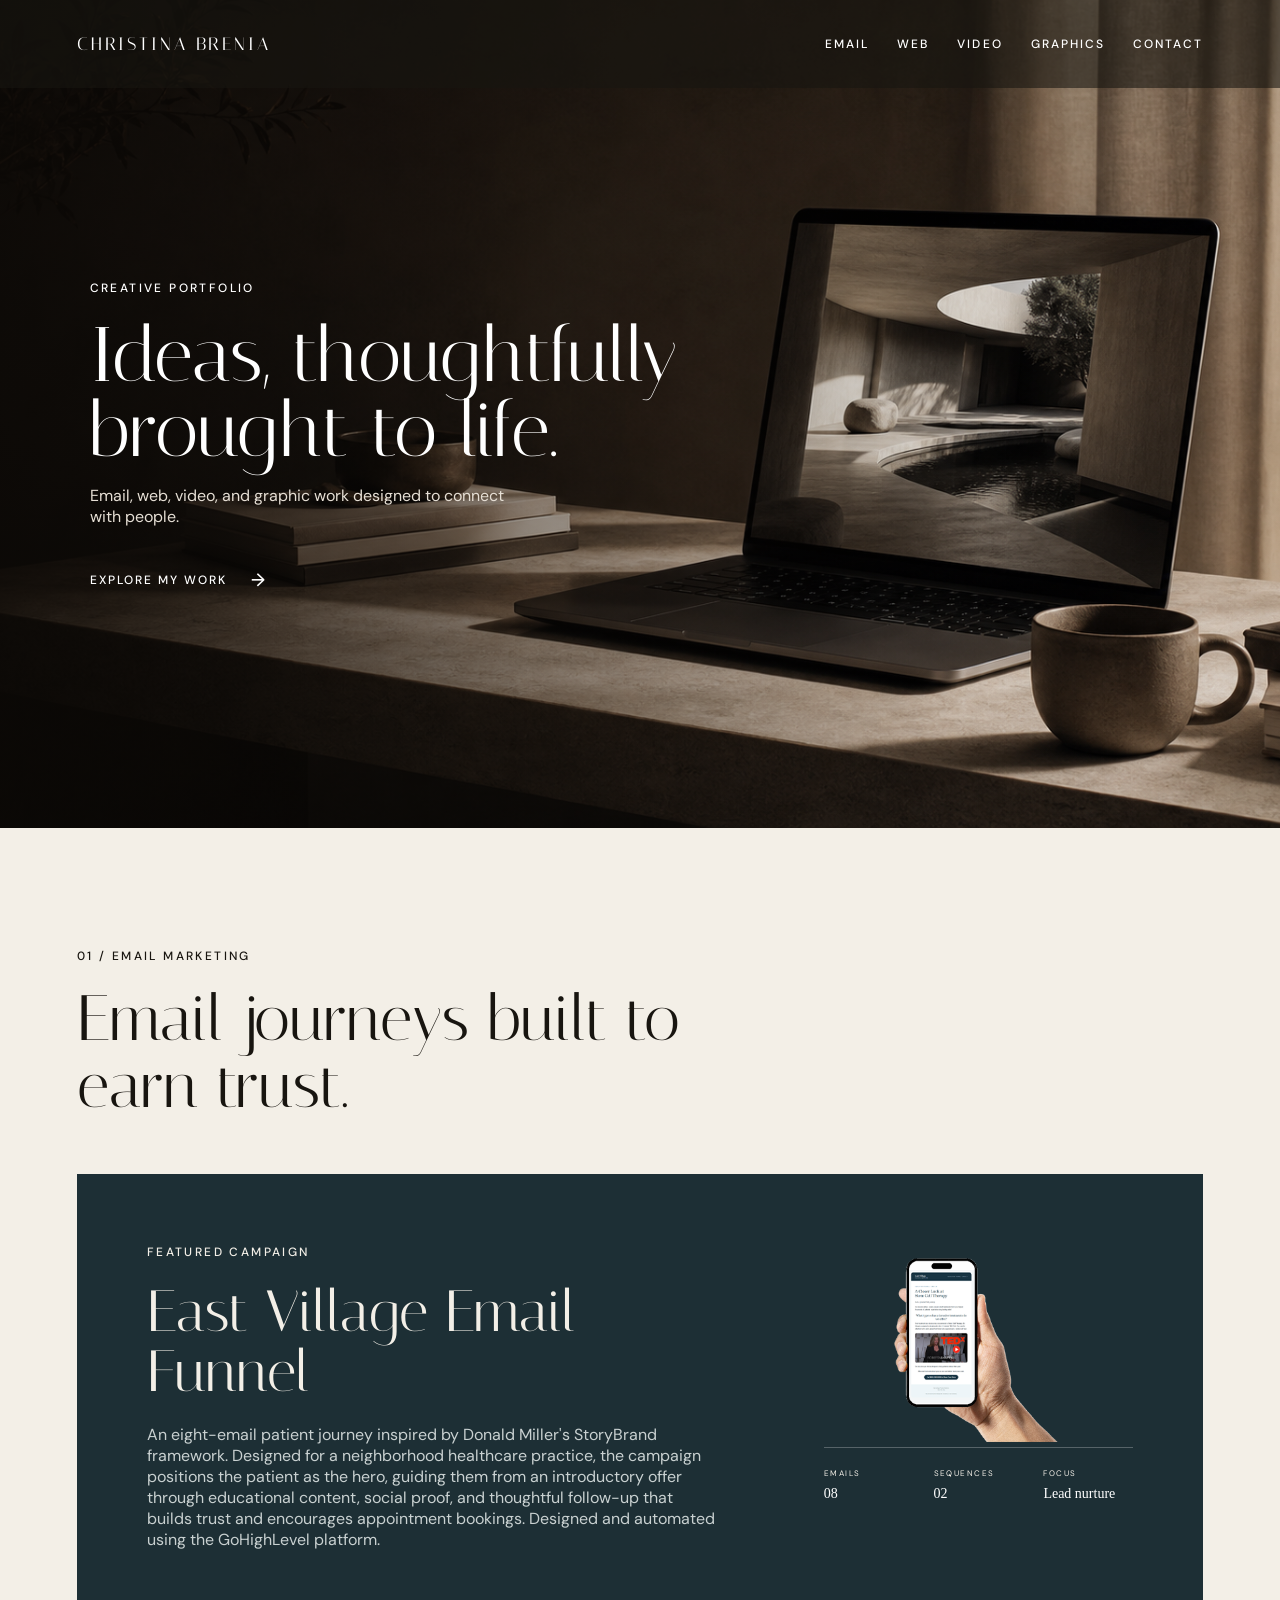
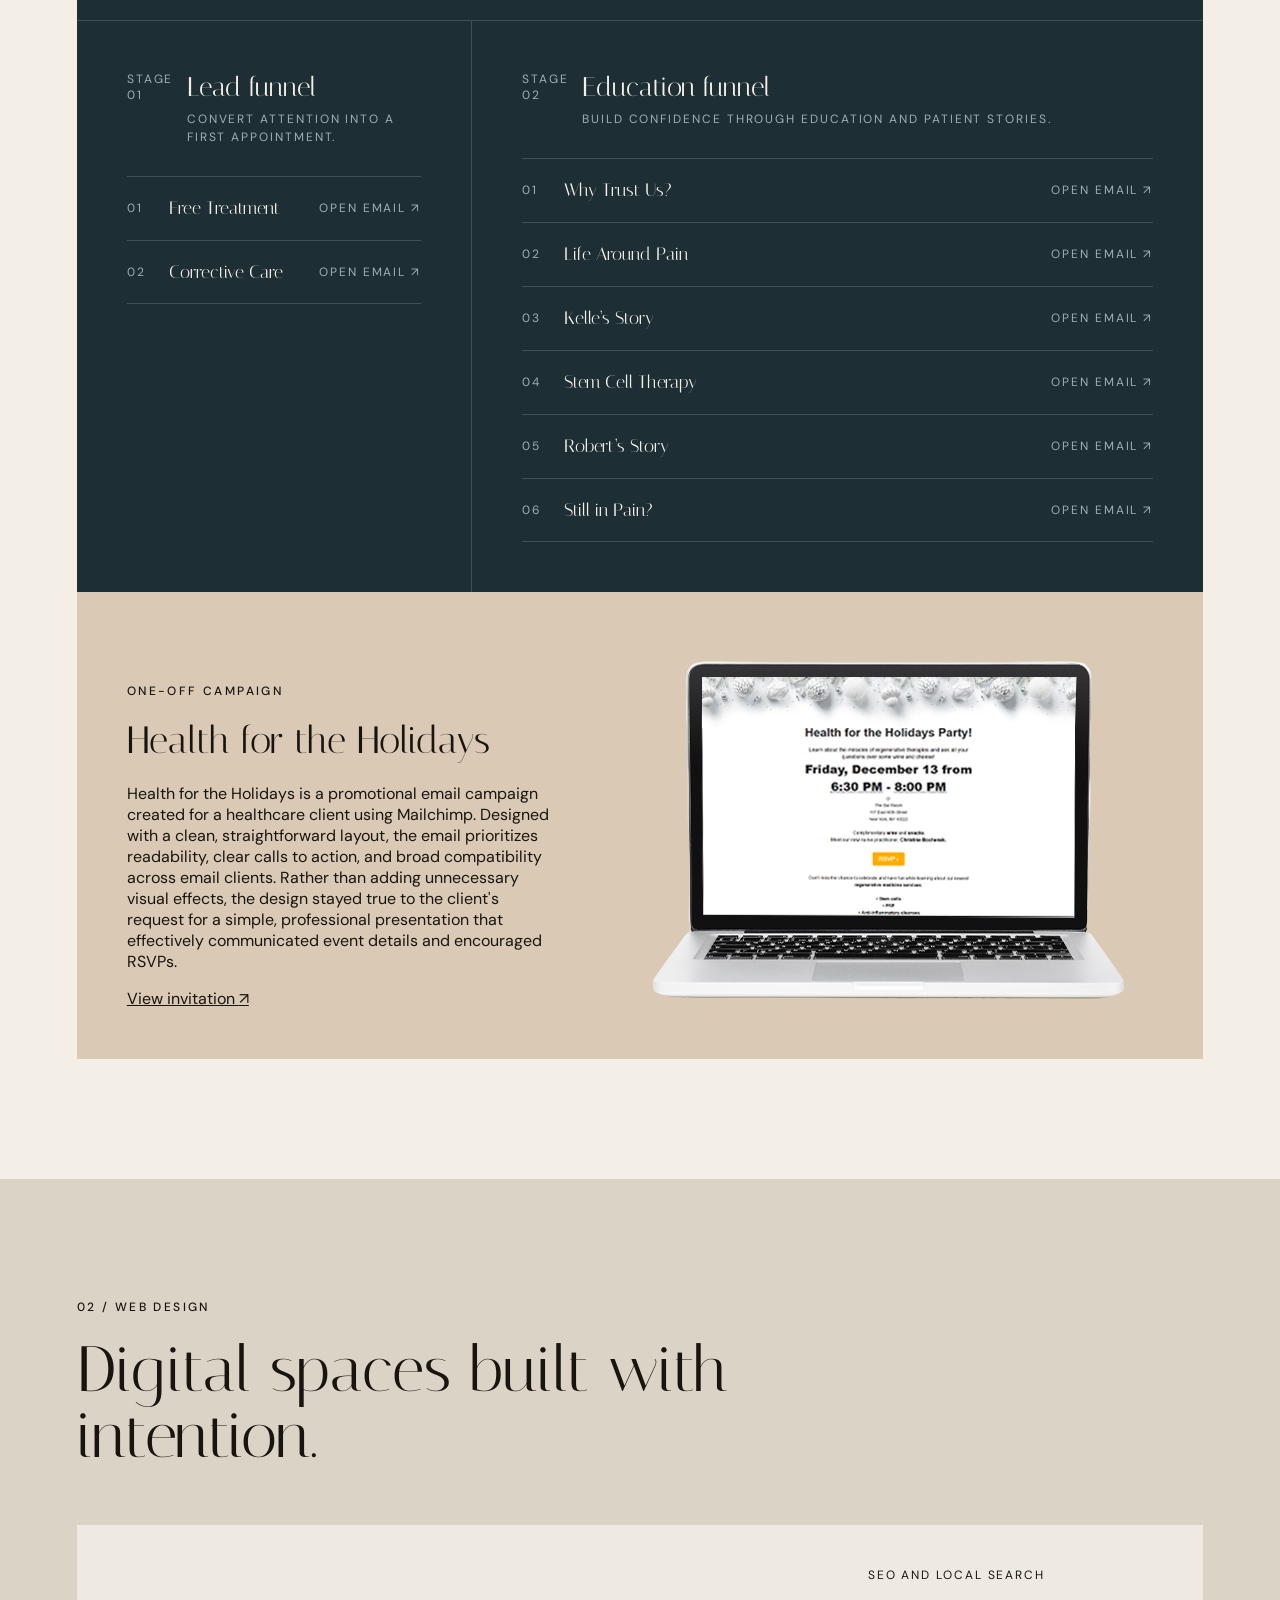
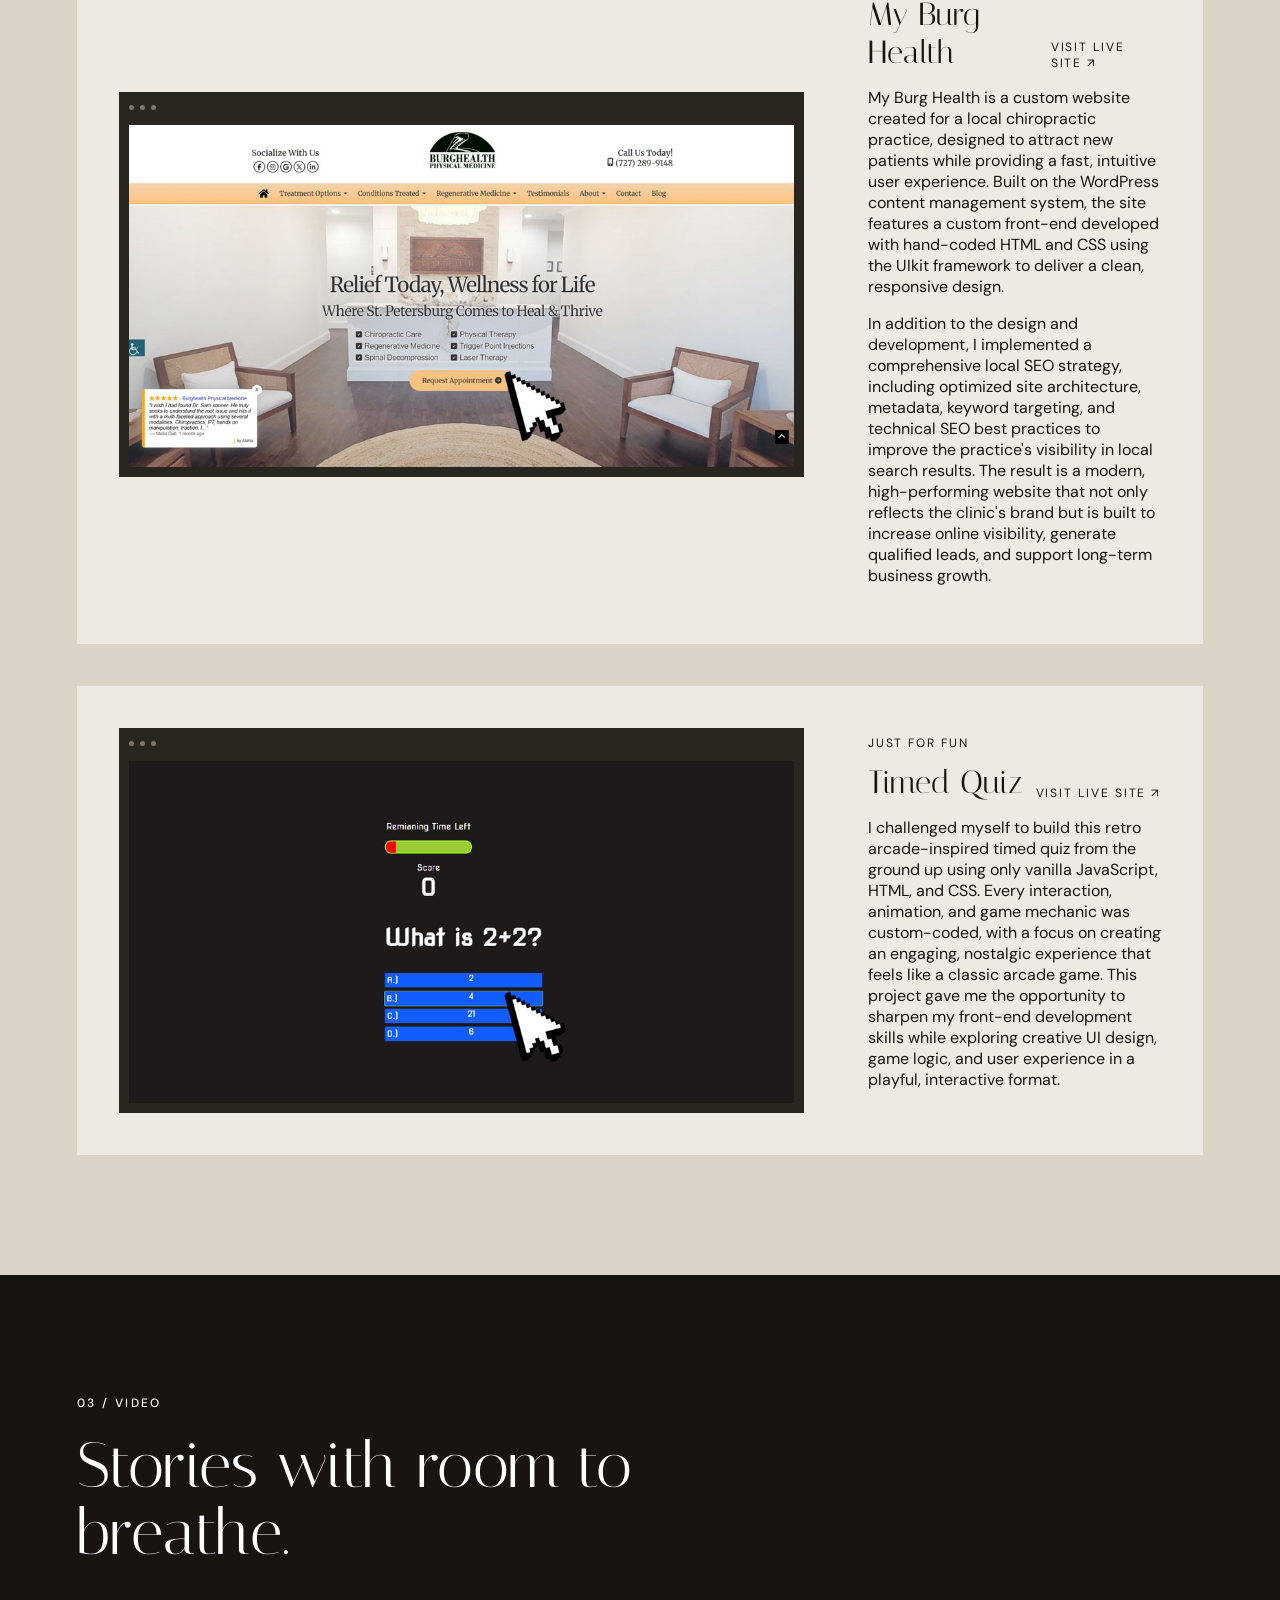
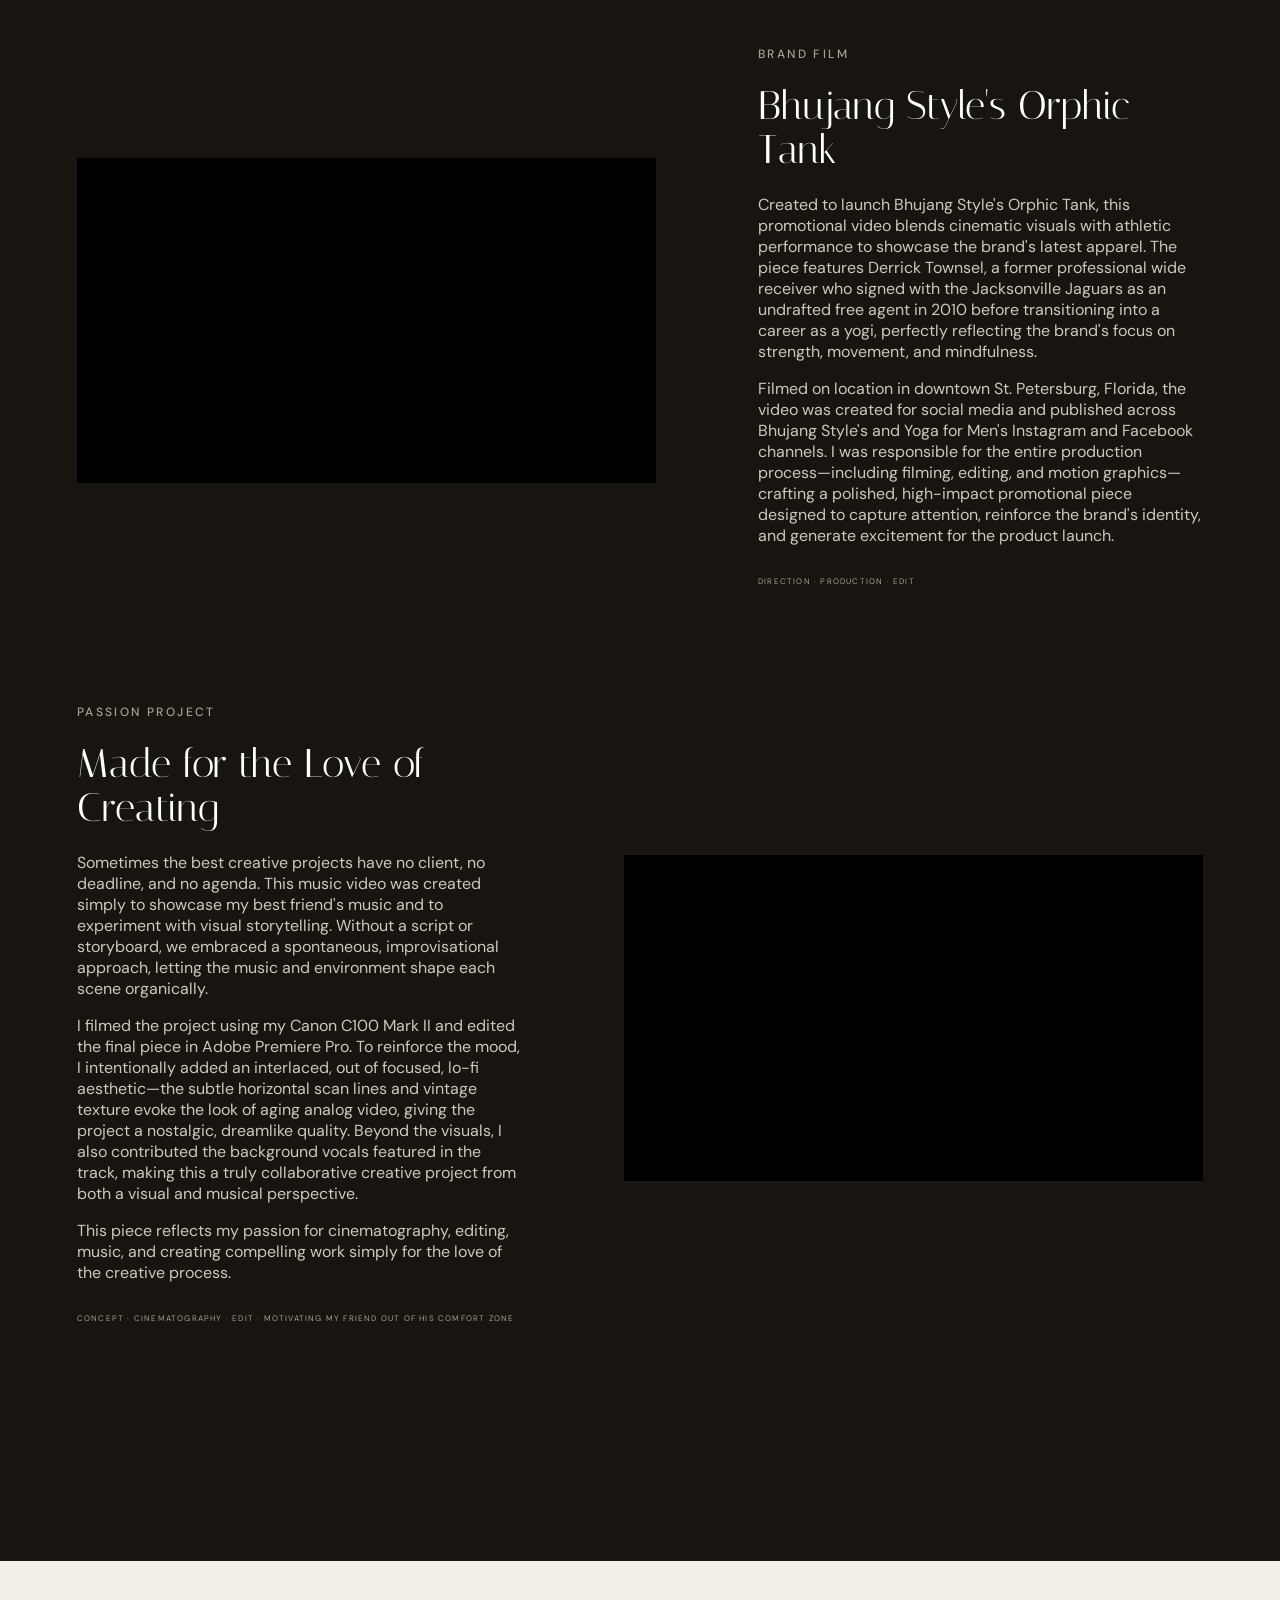
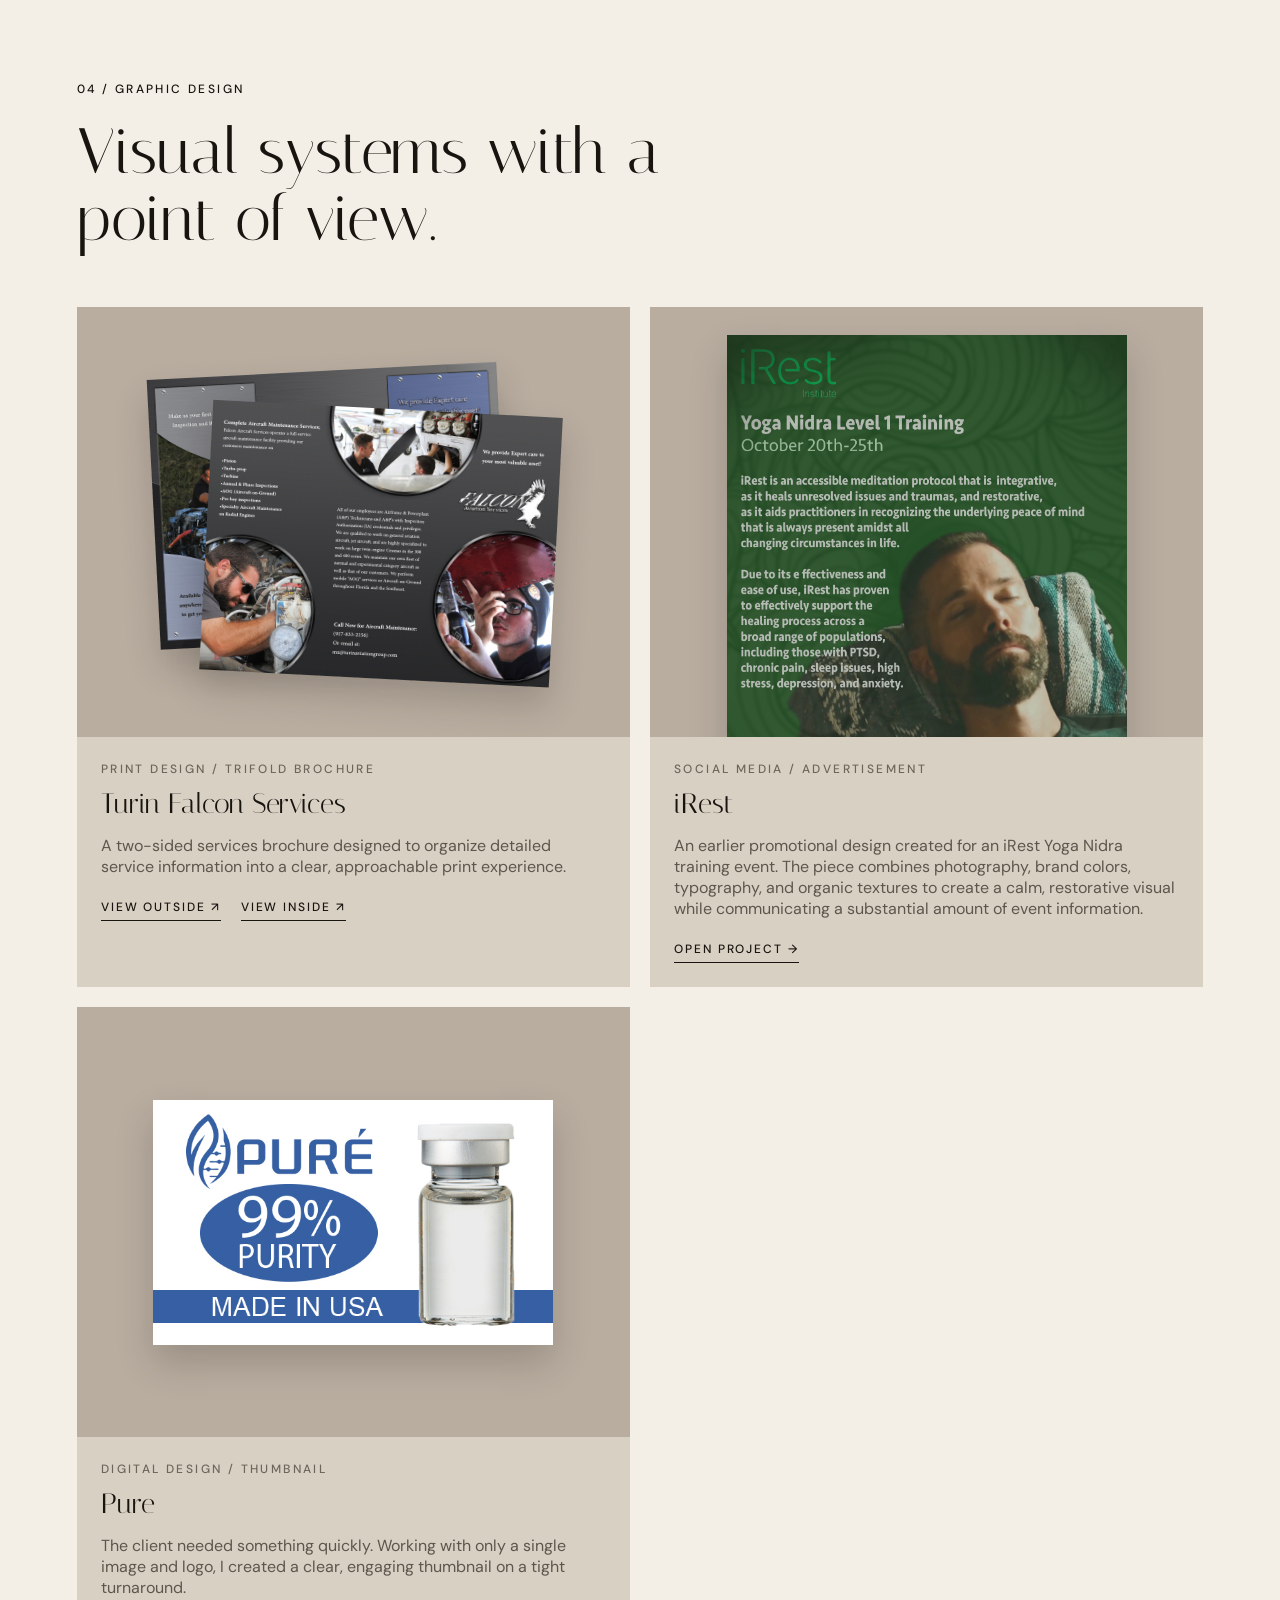
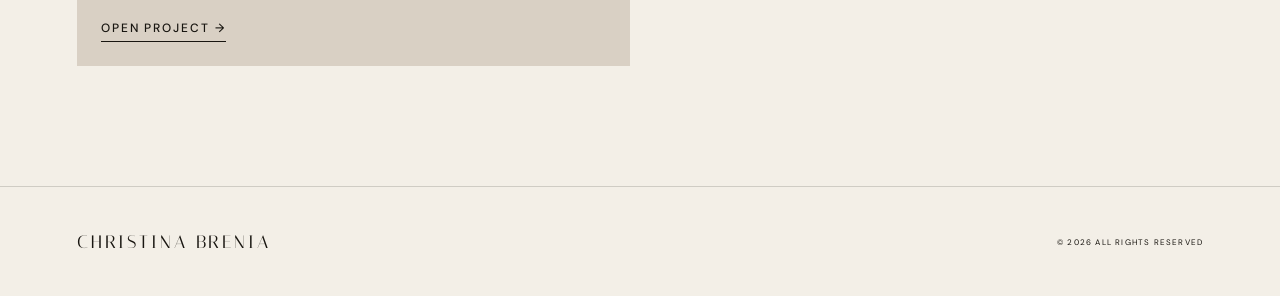
==== index.html @ b0d612d3 "Remove contact section from index.html Removed the contact section containing personal information a" ====
<!doctype html>
<html lang="en">
  <head>
    <meta charset="UTF-8" />
    <meta name="viewport" content="width=device-width,initial-scale=1" />
    <meta
      name="description"
      content="Christina Brenia — email, web, video, and graphic design portfolio."
    />
    <title>Christina Brenia | Creative Portfolio</title>
    <link rel="preconnect" href="https://fonts.googleapis.com" />
    <link rel="preconnect" href="https://fonts.gstatic.com" crossorigin />
    <link
      href="https://fonts.googleapis.com/css2?family=DM+Sans:wght@400;500&family=Italiana&display=swap"
      rel="stylesheet"
    />
    <link rel="stylesheet" href="styles.css" />
    <link rel="stylesheet" href="brochure.css" />
    <link rel="stylesheet" href="thumbnail.css" />
    <link rel="stylesheet" href="thumbnail-layout-match.css" />
    <link rel="stylesheet" href="graphic-slides.css" />
  </head>
  <body>
    <header>
      <a class="logo" href="#top">Christina Brenia</a
      ><button class="menu" aria-expanded="false" aria-controls="nav">
        Menu
      </button>
      <nav id="nav">
        <a href="#email">Email</a><a href="#webdesign">Web</a
        ><a href="#video">Video</a><a href="#graphics">Graphics</a
        ><a href="#contact">Contact</a>
      </nav>
    </header>
    <main id="top">
      <section class="hero">
        <img
          src="assets/studio-hero.png"
          alt="A quiet creative studio with a laptop on a stone desk"
        />
        <div class="shade"></div>
        <div class="hero-copy">
          <p class="label">Creative portfolio</p>
          <h1>Ideas, thoughtfully brought to life.</h1>
          <p>
            Email, web, video, and graphic work designed to connect with people.
          </p>
          <a class="text-link" href="#email"
            >Explore my work <span>&#8594;</span></a
          >
        </div>
      </section>
      <section class="portfolio-section funnel-section" id="email">
        <div class="section-intro">
          <p class="label">01 / Email marketing</p>
          <h2>Email journeys built to earn trust.</h2>
        </div>

        <article class="funnel-case">
          <div class="funnel-overview">
            <div>
              <p class="label">Featured campaign</p>
              <h3>East Village Email Funnel</h3>
              <p>
                An eight-email patient journey inspired by Donald Miller's
                StoryBrand framework. Designed for a neighborhood healthcare
                practice, the campaign positions the patient as the hero,
                guiding them from an introductory offer through educational
                content, social proof, and thoughtful follow-up that builds
                trust and encourages appointment bookings. Designed and
                automated using the GoHighLevel platform.
              </p>
            </div>
            <div>
              <img
                src="media/email-nurturing-funnel.png"
                alt="Email Nurturing Funnel"
                class="email-pic"
              />
              <dl class="funnel-stats">
                <div>
                  <dt>Emails</dt>
                  <dd>08</dd>
                </div>
                <div>
                  <dt>Sequences</dt>
                  <dd>02</dd>
                </div>
                <div>
                  <dt>Focus</dt>
                  <dd>Lead nurture</dd>
                </div>
              </dl>
            </div>
          </div>
          <div
            class="funnel-path"
            aria-label="East Village email funnel sequence"
          >
            <section class="sequence-group">
              <div class="sequence-heading">
                <span>Stage 01</span>
                <div>
                  <h4>Lead funnel</h4>
                  <p>Convert attention into a first appointment.</p>
                </div>
              </div>
              <ol>
                <li>
                  <a
                    href="east-village-email-funnel/lead-funnel-email-01-free-treatment.html"
                    target="_blank"
                    rel="noopener"
                    ><span>01</span><strong>Free Treatment</strong
                    ><em>Open email &#8599;</em></a
                  >
                </li>
                <li>
                  <a
                    href="east-village-email-funnel/lead-funnel-email-02-corrective-care.html"
                    target="_blank"
                    rel="noopener"
                    ><span>02</span><strong>Corrective Care</strong
                    ><em>Open email &#8599;</em></a
                  >
                </li>
              </ol>
            </section>

            <section class="sequence-group">
              <div class="sequence-heading">
                <span>Stage 02</span>
                <div>
                  <h4>Education funnel</h4>
                  <p>Build confidence through education and patient stories.</p>
                </div>
              </div>
              <ol>
                <li>
                  <a
                    href="east-village-email-funnel/education-funnel-email-01-why-trust-us.html"
                    target="_blank"
                    rel="noopener"
                    ><span>01</span><strong>Why Trust Us?</strong
                    ><em>Open email &#8599;</em></a
                  >
                </li>
                <li>
                  <a
                    href="east-village-email-funnel/education-funnel-email-02-life-around-pain.html"
                    target="_blank"
                    rel="noopener"
                    ><span>02</span><strong>Life Around Pain</strong
                    ><em>Open email &#8599;</em></a
                  >
                </li>
                <li>
                  <a
                    href="east-village-email-funnel/education-funnel-email-03-kelle-story.html"
                    target="_blank"
                    rel="noopener"
                    ><span>03</span><strong>Kelle’s Story</strong
                    ><em>Open email &#8599;</em></a
                  >
                </li>
                <li>
                  <a
                    href="east-village-email-funnel/education-funnel-email-04-stem-cell-therapy.html"
                    target="_blank"
                    rel="noopener"
                    ><span>04</span><strong>Stem Cell Therapy</strong
                    ><em>Open email &#8599;</em></a
                  >
                </li>
                <li>
                  <a
                    href="east-village-email-funnel/education-funnel-email-05-robert-story.html"
                    target="_blank"
                    rel="noopener"
                    ><span>05</span><strong>Robert’s Story</strong
                    ><em>Open email &#8599;</em></a
                  >
                </li>
                <li>
                  <a
                    href="east-village-email-funnel/education-funnel-email-06-still-in-pain.html"
                    target="_blank"
                    rel="noopener"
                    ><span>06</span><strong>Still in Pain?</strong
                    ><em>Open email &#8599;</em></a
                  >
                </li>
              </ol>
            </section>
          </div>
        </article>

        <aside class="email-extra">
          <div>
            <p class="label">One-off campaign</p>
            <h3>Health for the Holidays</h3>
            <p>
              Health for the Holidays is a promotional email campaign created
              for a healthcare client using Mailchimp. Designed with a clean,
              straightforward layout, the email prioritizes readability, clear
              calls to action, and broad compatibility across email clients.
              Rather than adding unnecessary visual effects, the design stayed
              true to the client's request for a simple, professional
              presentation that effectively communicated event details and
              encouraged RSVPs.
            </p>
            <a
              href="assets/Health_for_the_Holidays_Party_Email.html"
              target="_blank"
              rel="noopener"
              >View invitation <span>&#8599;</span></a
            >
          </div>
          <img
            src="media/health-for-the-holidays.png"
            class="mailchimp-img"
            alt="Health For The Holidays"
          />
        </aside>
      </section>

      <section class="web-section" id="webdesign">
        <div class="section-intro">
          <p class="label">02 / Web design</p>
          <h2>Digital spaces built with intention.</h2>
        </div>
        <div class="website-list">
          <a
            class="website-card web-one"
            href="https://www.myburghealth.com/"
            target="_blank"
            rel="noopener noreferrer"
            aria-label="Visit My BurgS live website"
            ><div class="browser">
              <span></span><span></span><span></span>
              <div id="chiro" class="screen"></div>
            </div>
            <div>
              <div class="website-meta">
                <span
                  ><small>SEO and Local Search</small
                  ><strong>My Burg Health</strong></span
                ><em>Visit live site &#8599;</em>
              </div>

              <p>
                My Burg Health is a custom website created for a local
                chiropractic practice, designed to attract new patients while
                providing a fast, intuitive user experience. Built on the
                WordPress content management system, the site features a custom
                front-end developed with hand-coded HTML and CSS using the UIkit
                framework to deliver a clean, responsive design.
              </p>

              <p>
                In addition to the design and development, I implemented a
                comprehensive local SEO strategy, including optimized site
                architecture, metadata, keyword targeting, and technical SEO
                best practices to improve the practice's visibility in local
                search results. The result is a modern, high-performing website
                that not only reflects the clinic's brand but is built to
                increase online visibility, generate qualified leads, and
                support long-term business growth.
              </p>
            </div> </a
          ><a
            class="website-card web-three"
            href="timed-quiz/index.html"
            target="_blank"
            rel="noopener noreferrer"
            aria-label="Visit Timed Quiz live website"
            ><div class="browser">
              <span></span><span></span><span></span>
              <div id="game" class="screen"></div>
            </div>
            <div>
              <div class="website-meta">
                <span
                  ><small>Just For Fun</small><strong>Timed Quiz</strong></span
                ><em>Visit live site &#8599;</em>
              </div>
              <p>
                I challenged myself to build this retro arcade-inspired timed
                quiz from the ground up using only vanilla JavaScript, HTML, and
                CSS. Every interaction, animation, and game mechanic was
                custom-coded, with a focus on creating an engaging, nostalgic
                experience that feels like a classic arcade game. This project
                gave me the opportunity to sharpen my front-end development
                skills while exploring creative UI design, game logic, and user
                experience in a playful, interactive format.
              </p>
            </div>
          </a>
        </div>
      </section>

      <section class="video-section" id="video">
        <div class="section-intro light">
          <p class="label">03 / Video</p>
          <h2>Stories with room to breathe.</h2>
        </div>
        <article class="video-story">
          <div class="video-frame video-one video-embed">
            <iframe
              src="https://www.youtube.com/embed/SCkIryCy-aM?si=wSf-5y-Zs6p-vhmt"
              title="YouTube video player"
              allow="accelerometer; autoplay; clipboard-write; encrypted-media; gyroscope; picture-in-picture; web-share"
              referrerpolicy="strict-origin-when-cross-origin"
              allowfullscreen
            ></iframe>
          </div>
          <div class="video-copy">
            <p class="label">Brand Film</p>
            <h3>Bhujang Style's Orphic Tank</h3>
            <p>
              Created to launch Bhujang Style's Orphic Tank, this promotional
              video blends cinematic visuals with athletic performance to
              showcase the brand's latest apparel. The piece features Derrick
              Townsel, a former professional wide receiver who signed with the
              Jacksonville Jaguars as an undrafted free agent in 2010 before
              transitioning into a career as a yogi, perfectly reflecting the
              brand's focus on strength, movement, and mindfulness.
            </p>

            <p>
              Filmed on location in downtown St. Petersburg, Florida, the video
              was created for social media and published across Bhujang Style's
              and Yoga for Men's Instagram and Facebook channels. I was
              responsible for the entire production process—including filming,
              editing, and motion graphics—crafting a polished, high-impact
              promotional piece designed to capture attention, reinforce the
              brand's identity, and generate excitement for the product launch.
            </p>
            <p class="meta">Direction · Production · Edit</p>
          </div>
        </article>
        <article class="video-story reverse">
          <div class="video-frame video-one video-embed">
            <iframe
              src="https://www.youtube.com/embed/NpaE6DzOZt8?si=i72TtBwZOobyw_Uo"
              title="YouTube video player"
              allow="accelerometer; autoplay; clipboard-write; encrypted-media; gyroscope; picture-in-picture; web-share"
              referrerpolicy="strict-origin-when-cross-origin"
              allowfullscreen
            ></iframe>
          </div>
          <div class="video-copy">
            <p class="label">Passion Project</p>
            <h3>Made for the Love of Creating</h3>
            <p>
              Sometimes the best creative projects have no client, no deadline,
              and no agenda. This music video was created simply to showcase my
              best friend's music and to experiment with visual storytelling.
              Without a script or storyboard, we embraced a spontaneous,
              improvisational approach, letting the music and environment shape
              each scene organically.
            </p>

            <p>
              I filmed the project using my Canon C100 Mark II and edited the
              final piece in Adobe Premiere Pro. To reinforce the mood, I
              intentionally added an interlaced, out of focused, lo-fi
              aesthetic—the subtle horizontal scan lines and vintage texture
              evoke the look of aging analog video, giving the project a
              nostalgic, dreamlike quality. Beyond the visuals, I also
              contributed the background vocals featured in the track, making
              this a truly collaborative creative project from both a visual and
              musical perspective.
            </p>

            <p>
              This piece reflects my passion for cinematography, editing, music,
              and creating compelling work simply for the love of the creative
              process.
            </p>
            <p class="meta">
              Concept · Cinematography · Edit · Motivating My Friend Out Of His
              Comfort Zone
            </p>
          </div>
        </article>
      </section>
      <section class="portfolio-section" id="graphics">
        <div class="section-intro">
          <p class="label">04 / Graphic design</p>
          <h2>Visual systems with a point of view.</h2>
        </div>
        <div class="gallery graphic-gallery">
          <article class="brochure-card">
            <div class="brochure-preview">
              <img
                src="assets/brochure/turin-falcon-outside.png"
                alt="Outside panels of the Turin Falcon Services trifold brochure"
              />
              <img
                src="assets/brochure/turin-falcon-inside.png"
                alt="Inside panels of the Turin Falcon Services trifold brochure"
              />
            </div>
            <div class="brochure-info">
              <p class="label">Print design / Trifold brochure</p>
              <h3>Turin Falcon Services</h3>
              <p>
                A two-sided services brochure designed to organize detailed
                service information into a clear, approachable print experience.
              </p>
              <div class="brochure-links">
                <a
                  href="/portfolio/assets/brochure/turin-falcon-outside.png"
                  target="_blank"
                  rel="noopener"
                  >View outside &#8599;</a
                >
                <a
                  href="/portfolio/assets/brochure/turin-falcon-inside.png"
                  target="_blank"
                  rel="noopener"
                  >View inside &#8599;</a
                >
              </div>
            </div>
          </article>
                      <button
              class="gallery-card thumbnail-card irest-card"
              data-group="graphic"
              data-title="iRest Facebook Advertisement"
              data-caption="Social media / Facebook advertising"
              data-image="media/iRest-advertizment-for-FaceBook.jpg"
              data-description="Designed for Facebook, this advertisement balances brand imagery, promotional messaging, and clear visual hierarchy to communicate quickly in a busy social feed."
            >
              <span class="thumbnail-preview">
                <img
                  src="media/iRest-advertizment-for-FaceBook.jpg"
                  alt="iRest Facebook advertisement design"
                />
                <small>Open project</small>
              </span>
              <span class="thumbnail-info">
                <span class="label">Social media / Advertisement</span>
                <strong>iRest</strong>
                <span class="thumbnail-description"
                  >An earlier promotional design created for an iRest Yoga Nidra training event. The piece combines photography, brand colors, typography, and organic textures to create a calm, restorative visual while communicating a substantial amount of event information.</span
                >
              </span>
            </button>
          <button
            class="gallery-card thumbnail-card"
            data-group="graphic"
            data-title="Pure Thumbnail"
            data-caption="Digital design / Fast-turnaround thumbnail"
            data-description="The client needed something quickly. Working with only a single image and logo, I created a clear, engaging thumbnail on a tight turnaround."
            data-image="media/pure-thumbnail-medium.jpg"
          >
            <span class="thumbnail-preview">
              <img
                src="media/pure-thumbnail-medium.jpg"
                alt="Pure promotional thumbnail design"
              />
              <small>Open project</small>
            </span>
            <span class="thumbnail-info">
              <span class="label">Digital design / Thumbnail</span>
              <strong>Pure</strong>
              <span class="thumbnail-description"
                >The client needed something quickly. Working with only a single
                image and logo, I created a clear, engaging thumbnail on a tight
                turnaround.</span
              >
            </span>
            </button>
 
          
        </div>
      </section>
      
    </main>
    <footer>
      <a class="logo" href="#top">Christina Brenia</a>
      <p>&copy; 2026 All rights reserved</p>
    </footer>
    <dialog class="lightbox" aria-label="Project preview">
      <button class="lightbox-close" aria-label="Close preview">Close</button
      ><button class="lightbox-arrow prev" aria-label="Previous project">
        &#8592;
      </button>
      <figure>
        <div class="lightbox-art"></div>
        <figcaption>
          <div class="lightbox-caption-heading">
            <strong></strong><span></span>
          </div>
          <p class="lightbox-description"></p>
        </figcaption>
      </figure>
      <button class="lightbox-arrow next" aria-label="Next project">
        &#8594;
      </button>
    </dialog>
    <script src="script.js"></script>
  </body>
</html>
---- styles.css ----
:root {
  --ink: #181510;
  --paper: #f3efe7;
  --soft: #e7e0d5;
  --serif: "Italiana", Georgia, serif;
  --sans: "DM Sans", Arial, sans-serif;
}
* {
  box-sizing: border-box;
}
html {
  scroll-behavior: smooth;
}
body {
  margin: 0;
  background: var(--paper);
  color: var(--ink);
  font-family: var(--sans);
}
body.locked {
  overflow: hidden;
}
a {
  color: inherit;
}
button {
  font: inherit;
}
header {
  position: absolute;
  z-index: 10;
  width: 100%;
  height: 88px;
  padding: 0 6vw;
  display: flex;
  align-items: center;
  color: #fff;
  background: #18151094;
}
.logo {
  font: 18px var(--serif);
  letter-spacing: 0.16em;
  text-transform: uppercase;
  text-decoration: none;
}
nav {
  margin-left: auto;
  display: flex;
  gap: 28px;
}
nav a,
.menu {
  font: 500 12px var(--sans);
  letter-spacing: 0.17em;
  text-transform: uppercase;
  text-decoration: none;
}
.menu {
  display: none;
  color: inherit;
  border: 0;
  background: none;
}
.hero {
  height: 92vh;
  min-height: 680px;
  position: relative;
  color: #fff;
}
.hero > img {
  width: 100%;
  height: 100%;
  object-fit: cover;
}
.shade {
  position: absolute;
  inset: 0;
  background: linear-gradient(
    90deg,
    rgba(12, 9, 6, 0.82),
    rgba(12, 9, 6, 0.08) 74%
  );
}
.hero-copy {
  position: absolute;
  left: 7vw;
  top: 50%;
  transform: translateY(-43%);
  max-width: 650px;
}
.label {
  margin: 0 0 22px;
  font-size: 12px;
  font-weight: 500;
  letter-spacing: 0.2em;
  text-transform: uppercase;
}
.hero h1 {
  margin: 0;
  font: clamp(58px, 6vw, 90px) / 0.98 var(--serif);
}
.hero-copy > p:not(.label) {
  max-width: 430px;
 
  color: #e6dfd5;
}
.text-link {
  display: inline-flex;
  gap: 24px;
  align-items: center;
  margin-top: 25px;
  font-size: 12px;
  font-weight: 500;
  letter-spacing: 0.17em;
  text-transform: uppercase;
  text-decoration: none;
}
.text-link span {
  font-size: 18px;
}
.portfolio-section,
.video-section,
.web-section {
  padding: 120px 6vw;
}
.section-intro {
  max-width: 700px;
  margin-bottom: 55px;
}
.section-intro h2,
.contact h2 {
  margin: 0;
  font: clamp(42px, 5vw, 70px) / 1.04 var(--serif);
}
.section-intro > p:last-child {
  max-width: 540px;
  margin: 24px 0 0;
  font:
    16px/1.65 Georgia,
    serif;
  color: #625b52;
}
.gallery {
  display: grid;
  grid-template-columns: repeat(2, 1fr);
  gap: 20px;
}
.gallery-card {
  border: 0;
  padding: 0;
  position: relative;
  overflow: hidden;

  cursor: pointer;
  text-align: left;
}
#christmas.gallery-card:after {
  content: "";
  position: absolute;
  inset: 0;
  background: url("media/holiday-email-drop.jpg") var(--pos, center) / cover;

  mix-blend-mode: multiply;
  transition: transform 0.4s;
}
.gallery-card:hover:after {
  transform: scale(1.025);
}
.gallery-card small {
  position: absolute;
  z-index: 2;
  left: 22px;
  bottom: 18px;
  font-size: 8px;
  letter-spacing: 0.18em;
  text-transform: uppercase;
}
.tall {
  height: 520px;
  display: grid;
  place-items: center;
}
.tall:nth-child(1) {
  --pos: 18% center;
}
.tall:nth-child(2) {
  --pos: 65% center;
  background: #cec2b2;
}
.tall:nth-child(3) {
  --pos: 91% center;
  background: #cabaa5;
}
.mock-email {
  width: 67%;
  min-height: 74%;
  padding: 58px 20px 30px;
  z-index: 1;
  background: #f6f0e7;
  box-shadow: 0 18px 45px rgba(35, 27, 18, 0.18);
  display: flex;
  align-items: center;
  flex-direction: column;
  text-align: center;
}
.mock-email b {
  font: 20px var(--serif);
  letter-spacing: 0.1em;
}
.mock-email i {
  margin: auto;
  font: 26px/1.15 var(--serif);
}
.mock-email em {
  font: 7px var(--sans);
  font-style: normal;
  letter-spacing: 0.15em;
  text-transform: uppercase;
  border-bottom: 1px solid;
  padding-bottom: 6px;
}
.email-b {
  background: #2c2923;
  color: #eee8de;
}
.email-c {
  background: #d9c9b5;
}
.project-story {
  margin-top: 90px;
  padding-top: 55px;
  border-top: 1px solid rgba(24, 21, 16, 0.16);
  display: grid;
  grid-template-columns: 30% 1fr;
}
.project-story > div {
  max-width: 720px;
}
.project-story h3,
.video-copy h3 {
  font: 40px/1.1 var(--serif);
  margin: 0 0 22px;
}
.project-story > div > p,
.video-copy > p:not(.label, .meta) {
  
  color: #5d564d;
}
dl {
  display: grid;
  grid-template-columns: repeat(3, 1fr);
  gap: 20px;
  margin-top: 40px;
}
dt {
  font-size: 8px;
  letter-spacing: 0.18em;
  text-transform: uppercase;
  margin-bottom: 8px;
}
dd {
  margin: 0;
  font:
    14px Georgia,
    serif;
}
.web-section {
  background: #dcd3c7;
}
.website-list {
  display: grid;
  gap: 42px;
}
.website-card {
  text-decoration: none;
  display: grid;
  grid-template-columns: 1.4fr 0.6fr;
  align-items: center;
  gap: 5vw;
  padding: 42px;
  background: #eee9e1;
  transition:
    transform 0.25s,
    box-shadow 0.25s;
}
.website-card:hover {
  transform: translateY(-4px);
  box-shadow: 0 24px 55px rgba(34, 27, 19, 0.12);
}
.browser {
  aspect-ratio: 16/9;
  background: #29251f;
  padding: 13px 10px 10px;
  display: grid;
  grid-template-columns: 6px 6px 6px 1fr;
  gap: 5px;
}
.browser > span {
  width: 5px;
  height: 5px;
  border-radius: 50%;
  background: #7f776c;
}
.screen {
  grid-column: 1/-1;
  background: url("assets/studio-hero.png") center/cover;
  color: #fff;
  display: flex;
  flex-direction: column;
  justify-content: center;
  padding: 25%;
  position: relative;
}
#game {
  background: url("media/javascript-timed-game.jpg") center/cover;
}
#chiro {
  background: url("media/local-chiropractic-office.jpg") center/cover;
  background-position: 50% 2%;
}
/*.screen:after {
  content: "";
  position: absolute;
  inset: 0;
  background: rgba(14, 11, 8, 0.3);
}*/

.screen b,
.screen i {
  position: relative;
  z-index: 1;
}
.screen b {
  font: clamp(18px, 2.2vw, 34px) var(--serif);
  letter-spacing: 0.12em;
}
.screen i {
  font: clamp(20px, 3vw, 48px) / 1 var(--serif);
  margin-top: auto;
}
.web-two .screen {
  background-position: 25% center;
}
.web-three .screen {
  background-position: 85% center;
}
.website-meta {
  display: flex;
  justify-content: space-between;
  align-items: end;
}
.website-meta span {
  display: grid;
  gap: 12px;
}
.website-meta small,
.website-meta em {
  font-size: 12px;
  letter-spacing: 0.16em;
  text-transform: uppercase;
  font-style: normal;
}
.website-meta strong {
  font: 32px var(--serif);
}
.video-section {
  background: var(--ink);
  color: #fff;
}
.section-intro.light {
  margin-bottom: 80px;
}
.video-story {
  display: grid;
  grid-template-columns: 1.3fr 1fr;
  gap: 8vw;
  align-items: center;
  margin-bottom: 110px;
}
.video-story.reverse {
  grid-template-columns: 1fr 1.3fr;
}
.video-story.reverse .video-frame {
  order: 2;
}
.video-frame {
  aspect-ratio: 16/10;
  position: relative;
  background: url("assets/studio-hero.png") center/cover;
}
.video-embed {
  aspect-ratio: 16/9;
  background: #000;
}
.video-embed iframe {
  display: block;
  width: 100%;
  height: 100%;
  border: 0;
}
.video-embed:after {
  display: none;
}
.video-one {
  background-position: 24% center;
}
.video-two {
  background-position: 78% center;
}
.video-frame:after {
  content: "";
  position: absolute;
  inset: 0;
  background: rgba(0, 0, 0, 0.27);
}
.play {
  position: absolute;
  z-index: 2;
  left: 50%;
  top: 50%;
  transform: translate(-50%, -50%);
  width: 76px;
  height: 76px;
  border: 1px solid #fff;
  border-radius: 50%;
  background: #0003;
  color: #fff;
}
.play span {
  font-size: 8px;
  letter-spacing: 0.16em;
  text-transform: uppercase;
}
.video-copy .label,
.meta {
  color: #a99f92;
}
.video-copy > p:not(.label, .meta) {
  color: #cfc7bc;
}
.meta {
  font-size: 8px;
  letter-spacing: 0.15em;
  text-transform: uppercase;
  margin-top: 30px;
}
.graphic {
  height: 430px;
  padding: 35px;
  display: flex;
  align-items: center;
}
.graphic > span {
  position: relative;
  z-index: 2;
  font: clamp(30px, 3.7vw, 58px) / 0.88 var(--serif);
}
.g-one {
  background: #d0c4b5;
}
.g-two {
  background: #27231e;
  color: #eee8de;
}
.g-three {
  background: #b3a28d;
}
.contact {
  padding: 0 14vw;
  text-align: center;
  max-width: 1378px;
  margin: 0 auto;
}
.contact h2 {
  max-width: 800px;
  margin: auto;
}
.contact .text-link {
  border-bottom: 1px solid;
  padding-bottom: 8px;
}
img.email-pic, img.mailchimp-img {
  width:100%;
}
 
footer {
  min-height: 110px;
  padding: 35px 6vw;
  border-top: 1px solid #18151029;
  display: flex;
  justify-content: space-between;
  align-items: center;
}
footer p {
  font-size: 8px;
  letter-spacing: 0.15em;
  text-transform: uppercase;
}
.lightbox {
  width: 100%;
  height: 100%;
  max-width: none;
  max-height: none;
  margin: 0;
  border: 0;
  padding: 5vh 7vw;
  background: #0f0d0af5;
  color: #fff;
}
.lightbox::backdrop {
  background: #0f0d0af5;
}
.lightbox[open] {
  display: grid;
  grid-template-columns: 60px 1fr 60px;
  align-items: center;
}
.lightbox figure {
  margin: 0 auto;
  max-width: 780px;
  width: 100%;
  height: 88vh;
  display: grid;
  grid-template-rows: 1fr auto;
  gap: 18px;
}
.lightbox-art {
  min-height: 0;
  background: var(--soft) url("assets/studio-hero.png") center/cover;
  position: relative;
}
.lightbox-art:after {
  content: attr(data-label);
  position: absolute;
  inset: 10%;
  display: grid;
  place-items: center;
  border: 1px solid #ffffff8c;
  font: clamp(32px, 5vw, 70px) / 1 var(--serif);
  text-align: center;
  white-space: pre-line;
}
.lightbox figcaption {
  display: flex;
  justify-content: space-between;
}
.lightbox figcaption strong {
  font: 22px var(--serif);
}
.lightbox figcaption span {
  font-size: 9px;
  letter-spacing: 0.16em;
  text-transform: uppercase;
}
.lightbox-close,
.lightbox-arrow {
  border: 0;
  background: none;
  color: #fff;
}
.lightbox-close {
  position: absolute;
  right: 25px;
  top: 22px;
  font-size: 9px;
  letter-spacing: 0.18em;
  text-transform: uppercase;
}
.lightbox-arrow {
  font-size: 28px;
}
.list-wrapper {
  max-width: fit-content;
  text-align: left;
  margin: 0 auto;
}
.ytmVideoInfoVideoTitle {
    font-family: Georgia, serif!important;
    font-weight: normal!important;
}
@media (max-width: 760px) {
  header {
    height: 72px;
    padding: 0 22px;
  }
  .logo {
    font-size: 14px;
  }
  .menu {
    display: block;
    margin-left: auto;
  }
  nav {
    position: absolute;
    top: 60px;
    right: 22px;
    width: 170px;
    padding: 22px;
    background: var(--ink);
    flex-direction: column;
    gap: 20px;
    opacity: 0;
    pointer-events: none;
    transform: translateY(-8px);
    transition: 0.2s;
  }
  nav.open {
    opacity: 1;
    pointer-events: auto;
    transform: none;
  }
  .hero {
    height: 85vh;
    min-height: 650px;
  }
  .hero > img {
    object-position: 62% center;
  }
  .shade {
    background: linear-gradient(180deg, #0c09061a, #0c0906db 80%);
  }
  .hero-copy {
    left: 22px;
    right: 22px;
    top: auto;
    bottom: 55px;
    transform: none;
  }
  .hero h1 {
    font-size: 49px;
  }
  .portfolio-section,
  .video-section,
  .web-section {
    padding: 80px 22px;
  }
  .gallery {
    grid-template-columns: 1fr;
  }
  .tall {
    height: 470px;
  }
  .project-story {
    margin-top: 65px;
    grid-template-columns: 1fr;
  }
  .project-story h3,
  .video-copy h3 {
    font-size: 34px;
  }
  dl {
    grid-template-columns: 1fr;
  }
  .website-card {
    grid-template-columns: 1fr;
    padding: 18px;
    gap: 25px;
  }
  .website-meta strong {
    font-size: 25px;
  }
  .video-story,
  .video-story.reverse {
    grid-template-columns: 1fr;
    gap: 32px;
    margin-bottom: 80px;
  }
  .video-story.reverse .video-frame {
    order: 0;
  }
  .graphic {
    height: 360px;
  }
  .contact {
    padding: 0px 22px;
    text-align: left;
  }
  .contact h2 {
    font-size: 44px;
  }
  .lightbox {
    padding: 60px 16px 24px;
  }
  .lightbox[open] {
    grid-template-columns: 38px 1fr 38px;
  }
  .lightbox figure {
    height: 82vh;
  }
  .lightbox figcaption {
    display: grid;
    gap: 8px;
  }
  footer {
    padding: 30px 22px;
  }
}
@media (prefers-reduced-motion: reduce) {
  html {
    scroll-behavior: auto;
  }
  * {
    transition: none !important;
  }
}

/* Featured email funnel */
.funnel-section {
  background: var(--paper);
}
.funnel-case {
  overflow: hidden;
  background: #1d2f35;
  color: #f3efe7;
}
.funnel-overview {
  display: grid;
  grid-template-columns: 1.3fr 0.7fr;
  gap: 8vw;
  padding: 70px;
}
.funnel-overview > div:first-child {
  max-width: 620px;
}
.funnel-overview h3,
.email-extra h3 {
  margin: 0 0 22px;
  font: clamp(38px, 4.5vw, 64px) / 1.04 var(--serif);
}
.funnel-overview > div:first-child > p:last-child,
.email-extra p:last-child {
  margin: 0;
  
  color: #c9d1d1;
}
.funnel-stats {
  grid-template-columns: repeat(3, 1fr);
  align-self: end;
  margin: 0;
  border-top: 1px solid rgba(255, 255, 255, 0.25);
  padding-top: 20px;
}
.funnel-stats dd {
  color: #fff;
}
.funnel-path {
  display: grid;
  grid-template-columns: 0.7fr 1.3fr;
  border-top: 1px solid rgba(255, 255, 255, 0.16);
}
.sequence-group {
  padding: 50px;
}
.sequence-group + .sequence-group {
  border-left: 1px solid rgba(255, 255, 255, 0.16);
}
.sequence-heading {
  display: grid;
  grid-template-columns: 60px 1fr;
  margin-bottom: 30px;
}
.sequence-heading > span,
.sequence-heading p,
.sequence-group a span,
.sequence-group a em {
  font-size: 12px;
  font-style: normal;
  letter-spacing: 0.16em;
  text-transform: uppercase;
  color: #9fb0b3;
}
.sequence-heading h4 {
  margin: 0 0 7px;
  font: 27px var(--serif);
}
.sequence-heading p {
  margin: 0;
  line-height: 1.5;
}
.sequence-group ol {
  margin: 0;
  padding: 0;
  list-style: none;
}
.sequence-group a {
  display: grid;
  grid-template-columns: 42px 1fr auto;
  align-items: center;
  min-height: 64px;
  border-top: 1px solid rgba(255, 255, 255, 0.16);
  color: inherit;
  text-decoration: none;
  transition:
    padding 0.2s,
    background 0.2s;
}
.sequence-group li:last-child a {
  border-bottom: 1px solid rgba(255, 255, 255, 0.16);
}
.sequence-group a:hover,
.sequence-group a:focus-visible {
  padding: 0 12px;
  background: rgba(255, 255, 255, 0.06);
}
.sequence-group a strong {
  font: 18px var(--serif);
}
.email-extra {
  display: grid;
  grid-template-columns: 1fr auto;
  align-items: end;
  gap: 5vw;
   
  padding: 50px;
  background: #d9c9b5;
}
.email-extra > div {
  max-width: 620px;
}
.email-extra h3 {
  font-size: 38px;
}
.email-extra p:last-child {
  color: #5d564d;
}
.email-extra > a {
  display: inline-flex;
  gap: 18px;
  border-bottom: 1px solid;
  padding-bottom: 8px;
  font-size: 12px;
  font-weight: 500;
  letter-spacing: 0.17em;
  text-transform: uppercase;
  text-decoration: none;
  max-width:fit-content;
}
@media (max-width: 900px) {
  .funnel-overview,
  .funnel-path {
    grid-template-columns: 1fr;
  }
  .sequence-group + .sequence-group {
    border-top: 1px solid rgba(255, 255, 255, 0.16);
    border-left: 0;
  }
}
@media (max-width: 760px) {
  .funnel-overview,
  .sequence-group,
  .email-extra {
    padding: 32px 24px;
  }
  .funnel-stats {
    grid-template-columns: repeat(3, 1fr);
  }
  .sequence-heading {
    grid-template-columns: 1fr;
    gap: 12px;
  }
  .sequence-group a {
    grid-template-columns: 32px 1fr;
  }
  .sequence-group a em {
    display: none;
  }
  .email-extra {
    grid-template-columns: 1fr;
    align-items: start;
  }
  .email-extra > a {
    justify-self: start;
  }
}
---- brochure.css ----
.brochure-card {
  min-width: 0;
  background: #d9d0c4;
}

.brochure-preview {
  height: 430px;
  padding: 28px;
  display: grid;
  place-items: center;
  overflow: hidden;
  background: #b9ada0;
}

.brochure-preview img {
  grid-area: 1 / 1;
  width: 82%;
  max-height: 100%;
  object-fit: contain;
  box-shadow: 0 18px 35px rgba(30, 24, 18, 0.2);
  max-width: 350px;
}

.brochure-preview img:first-child {
  transform: translate(-7%, -6%) rotate(-3deg);
}

.brochure-preview img:last-child {
  transform: translate(8%, 8%) rotate(3deg);
}

.brochure-info {
  padding: 24px;
}

.brochure-info .label {
  margin-bottom: 10px;
  color: #6e655b;
}

.brochure-info h3 {
  margin: 0;
  font: 28px var(--serif);
}

.brochure-info > p:not(.label) {
  margin: 15px 0 0;
 
  color: #5d564d;
}

.brochure-links {
  display: flex;
  gap: 20px;
  margin-top: 22px;
}

.brochure-links a {
  padding-bottom: 5px;
  border-bottom: 1px solid;
  font-size: 12px;
  font-weight: 500;
  letter-spacing: 0.16em;
  text-transform: uppercase;
  text-decoration: none;
}

@media (max-width: 760px) {
  .brochure-preview {
    height: 360px;
  }
}
---- thumbnail.css ----
.thumbnail-card {
  display: block;
  background: #e2d8cd;
  color: var(--ink);
}

.thumbnail-preview {
  position: relative;
  display: block;
  height: 430px;
  overflow: hidden;
  background: #251e1a;
}

.thumbnail-preview img {
  display: block;
  width: 100%;
  height: 100%;
  object-fit: cover;
  transition: transform 0.4s ease;
}

.thumbnail-card:hover .thumbnail-preview img {
  transform: scale(1.025);
}

.thumbnail-preview:after {
  content: "";
  position: absolute;
  inset: 0;
  background: linear-gradient(transparent 60%, rgba(0, 0, 0, 0.48));
}

.thumbnail-preview small {
  color: #fff;
}

.thumbnail-info {
  display: grid;
  padding: 24px;
}

.thumbnail-info .label {
  margin-bottom: 10px;
  color: #6e655b;
}

.thumbnail-info strong {
  font: 28px var(--serif);
}

.thumbnail-description {
  margin-top: 15px;
 
  color: #5d564d;
}

.lightbox-art.has-image {
  background-color: #171410;
  background-repeat: no-repeat;
  background-position: center;
  background-size: contain;
}

.lightbox-art.has-image:after {
  display: none;
}

@media (max-width: 760px) {
  .thumbnail-preview {
    height: 360px;
  }
}
---- thumbnail-layout-match.css ----
/* Align the thumbnail project with the brochure card beside it. */
.thumbnail-card {
  min-width: 0;
  background: #d9d0c4;
}

.thumbnail-preview {
  padding: 28px;
  display: grid;
  place-items: center;
  background: #b9ada0;
}

.thumbnail-preview img {
  width: 82%;
  height: auto;
       max-width: 400px;
  object-fit: contain;
  box-shadow: 0 18px 35px rgba(30, 24, 18, 0.2);
}

.thumbnail-card:hover .thumbnail-preview img {
  transform: translateY(-3px);
}

.thumbnail-preview:after,
.thumbnail-preview small {
  display: none;
}

.thumbnail-info {
  position: relative;
  min-height: 192px;
  align-content: start;
}

.thumbnail-info:after {
  content: "Open project  →";
  align-self: end;
  justify-self: start;
  margin-top: 22px;
  padding-bottom: 5px;
  border-bottom: 1px solid;
  font-size: 12px;
  font-weight: 500;
  letter-spacing: 0.16em;
  text-transform: uppercase;
}
---- graphic-slides.css ----
.irest-card .thumbnail-preview img {
  object-position: center;
}

.lightbox figcaption {
  gap: 36px;
  align-items: start;
}

.lightbox-caption-heading {
  display: grid;
  gap: 8px;
  min-width: 220px;
}

.lightbox-description {
  max-width: 520px;
  margin: 0;
  font:
    14px/1.6 Georgia,
    serif;
  color: #cfc7bc;
}

@media (max-width: 760px) {
  .lightbox-description {
    font-size: 13px;
  }
}
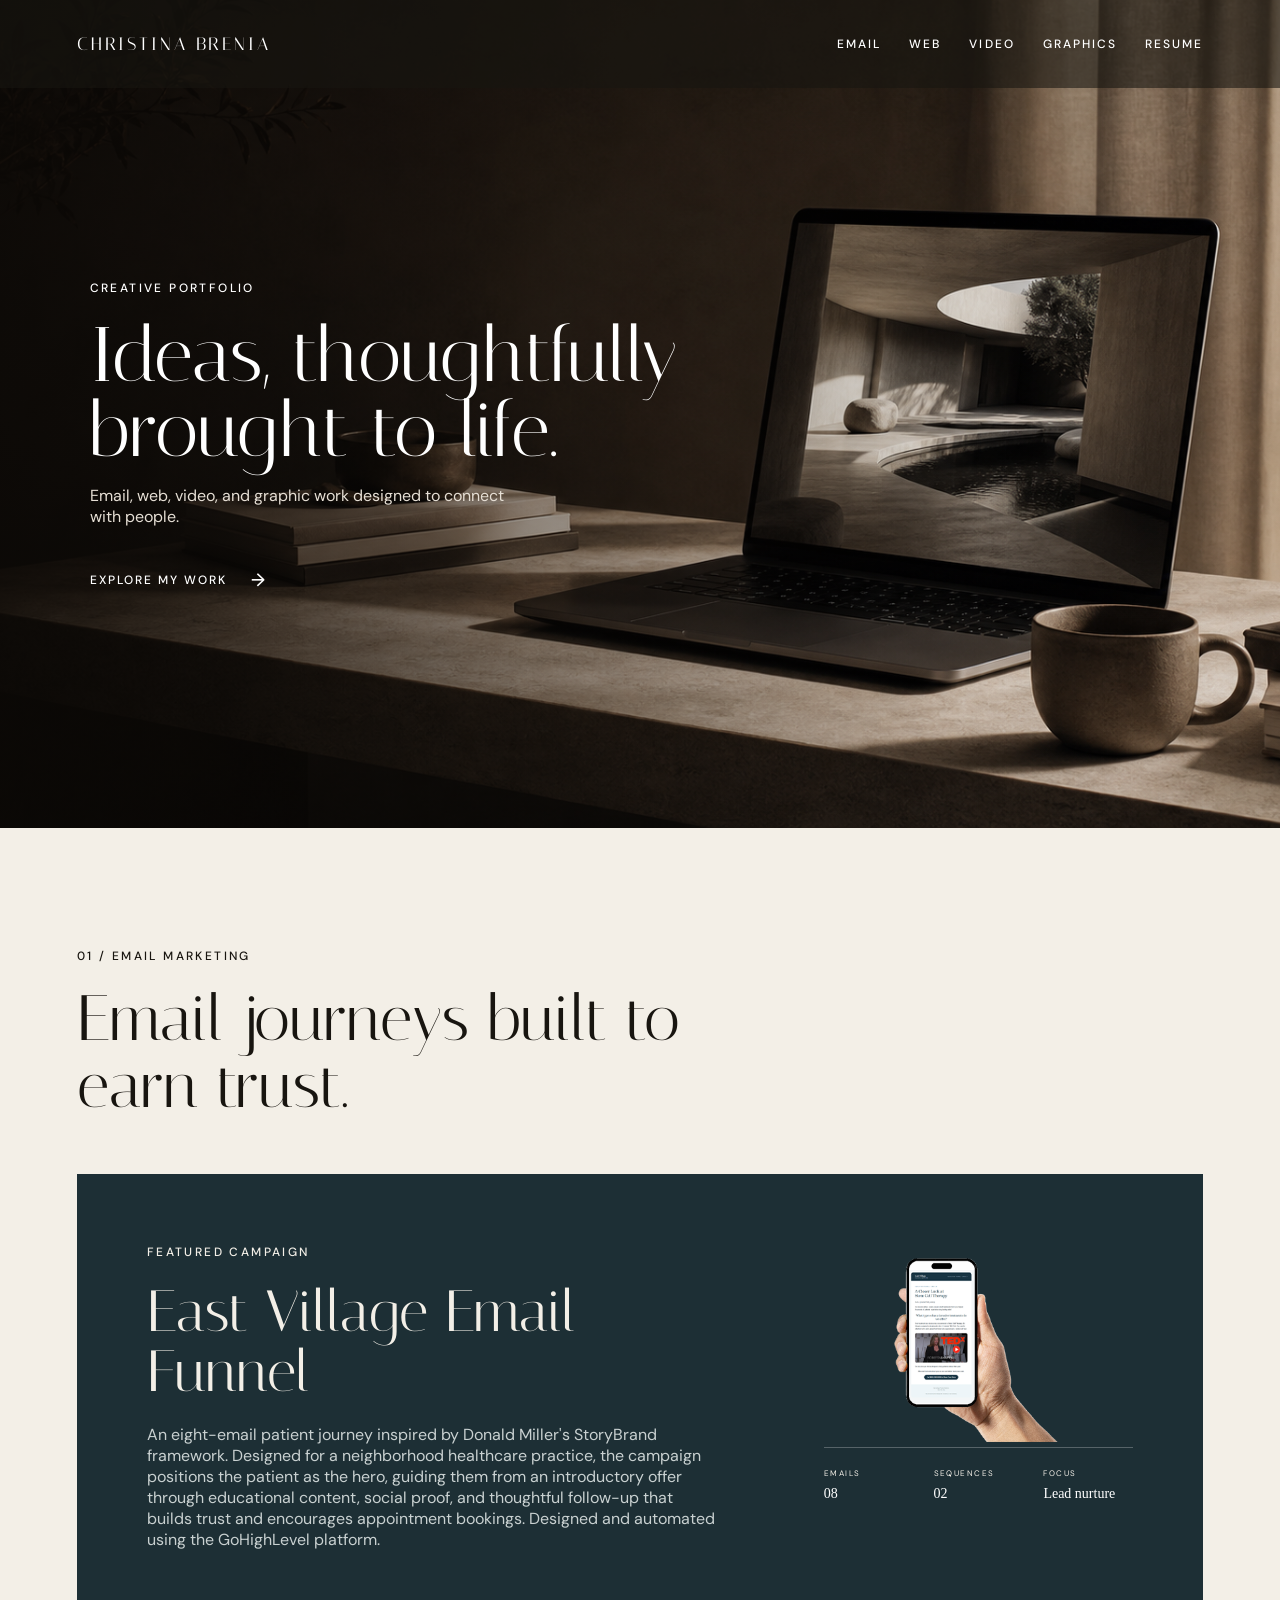
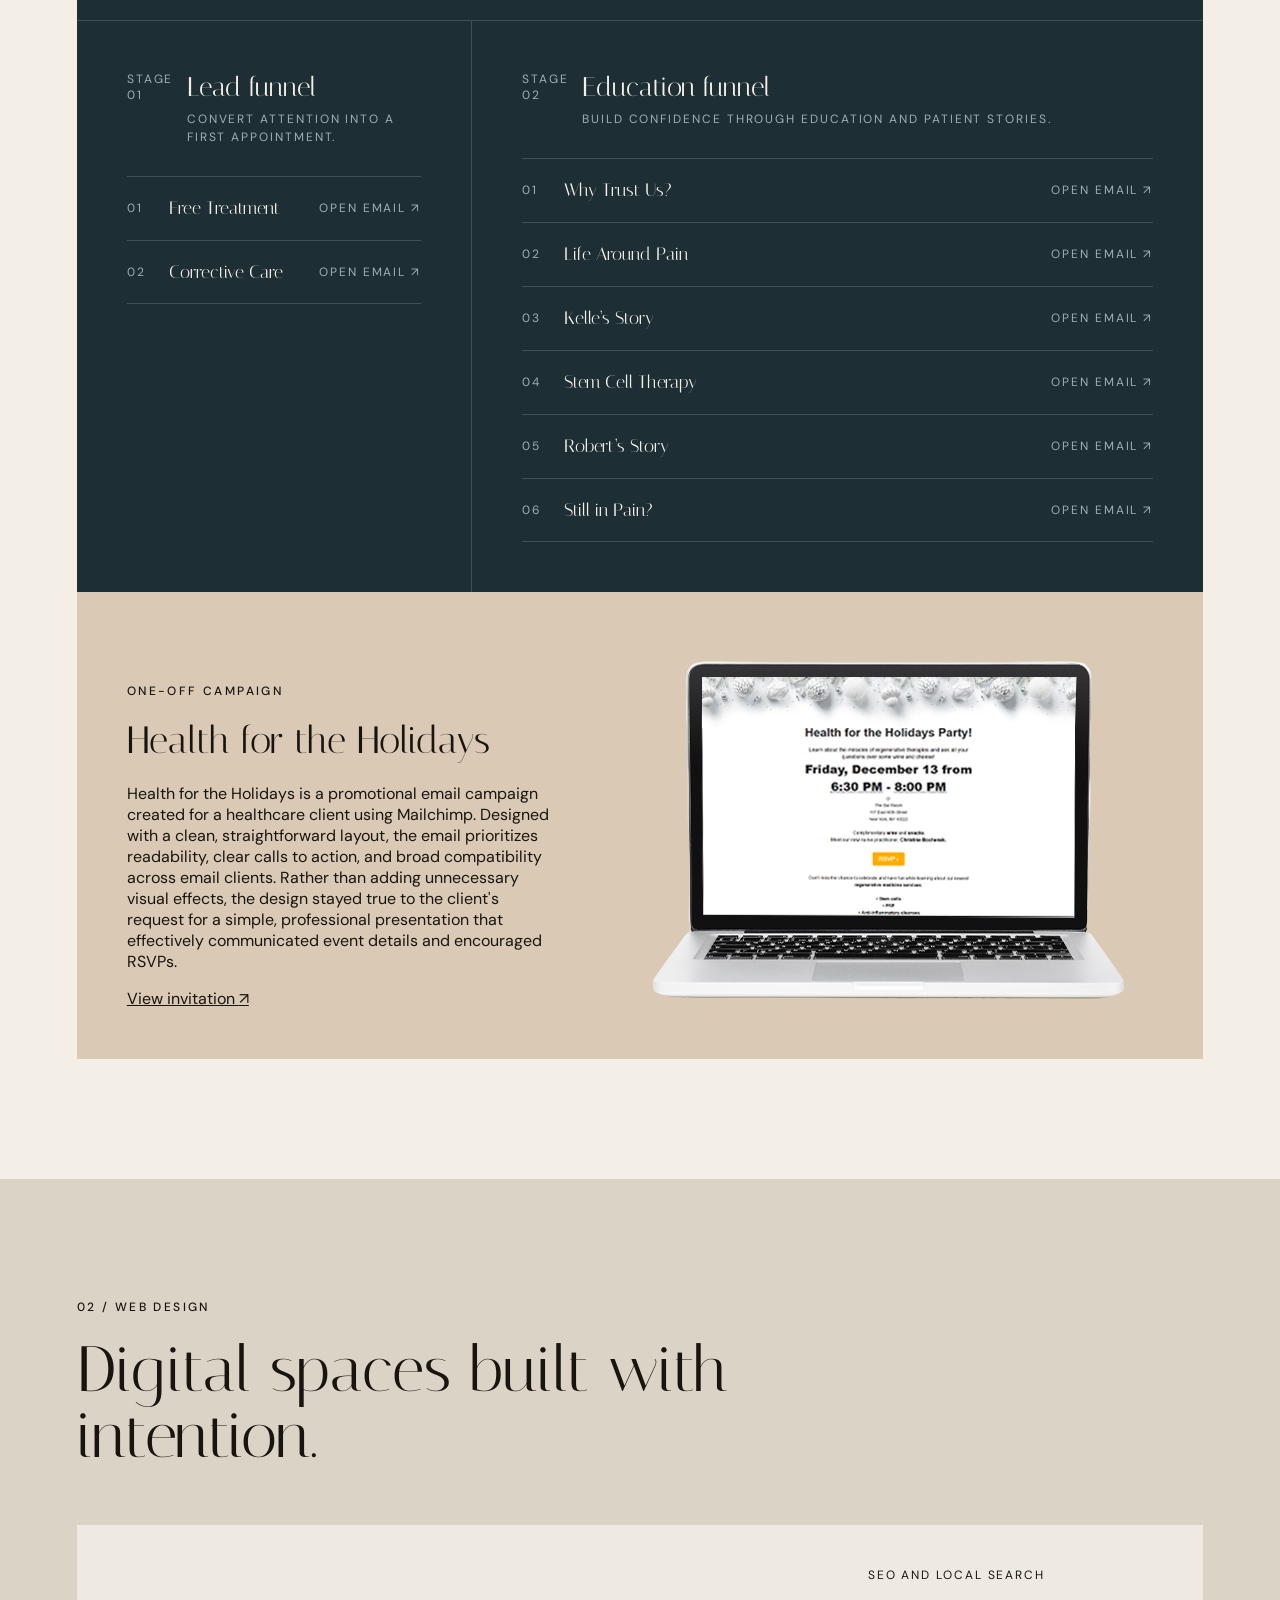
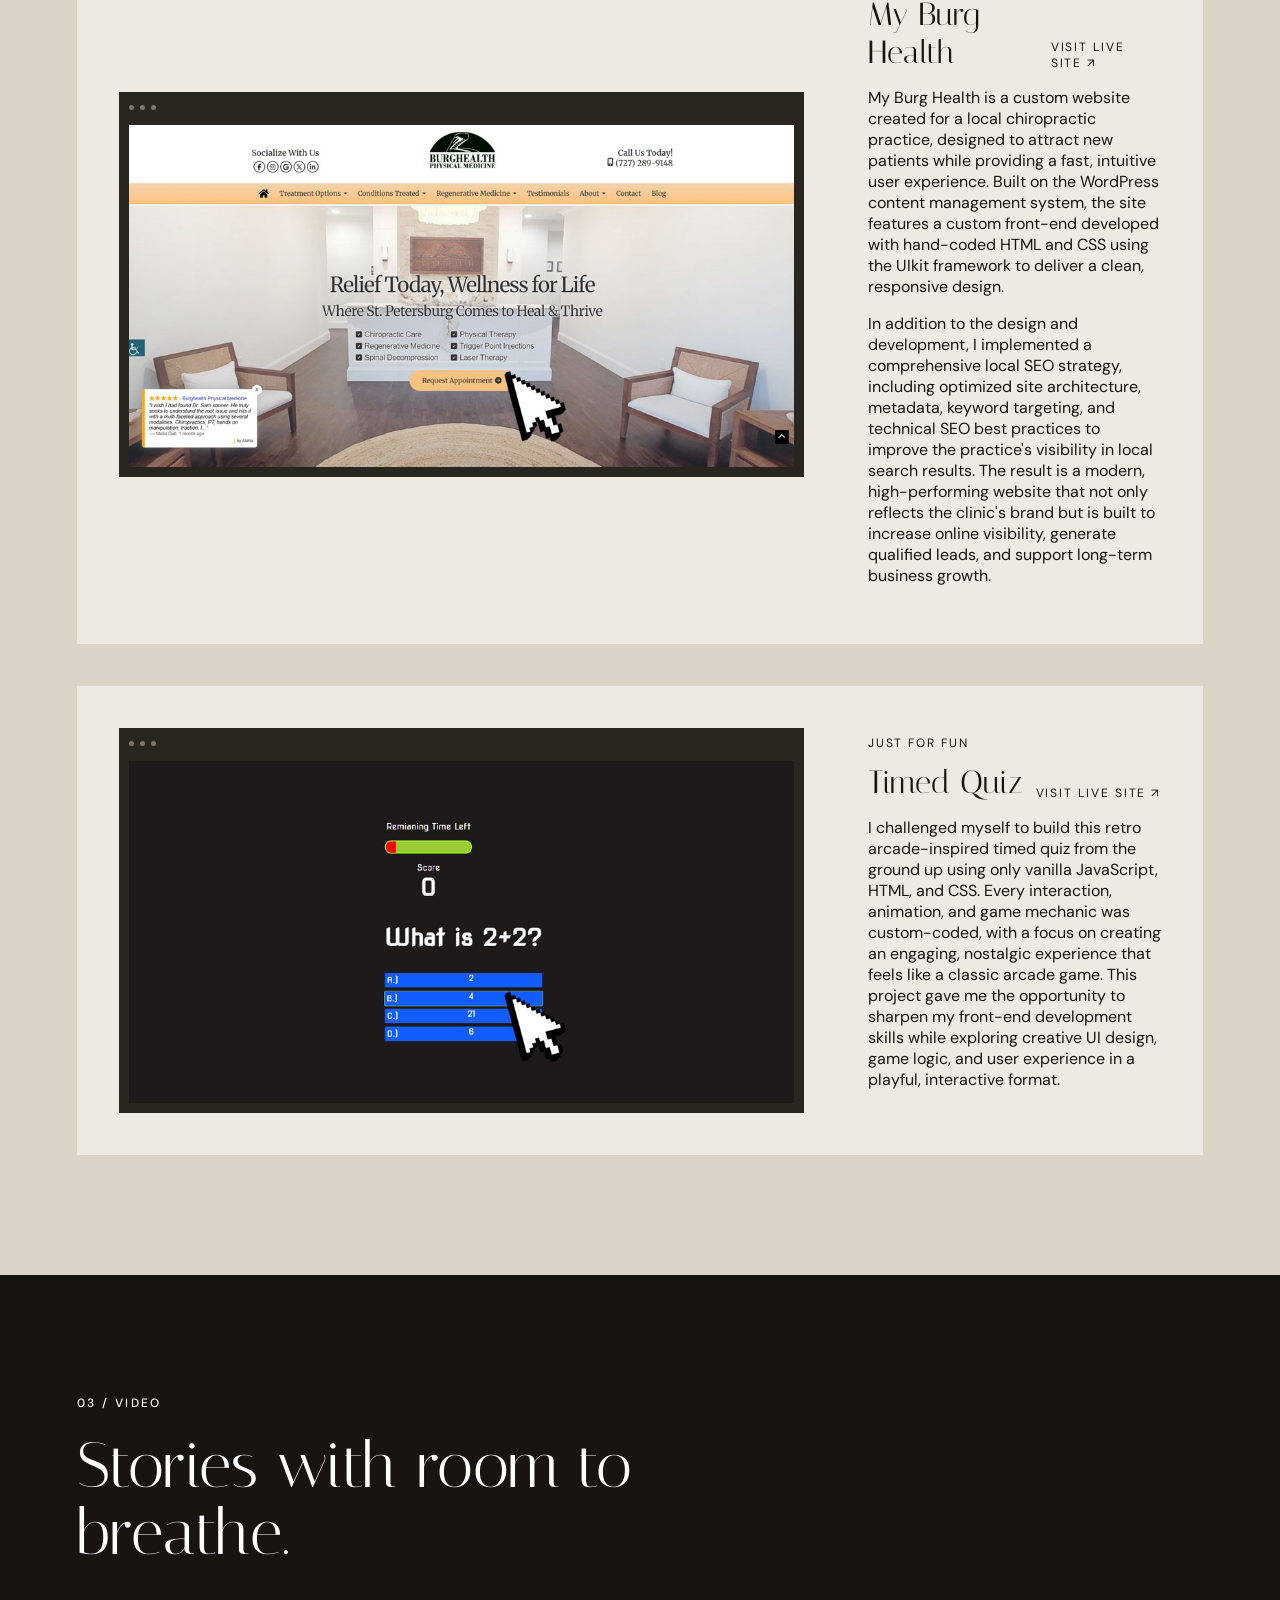
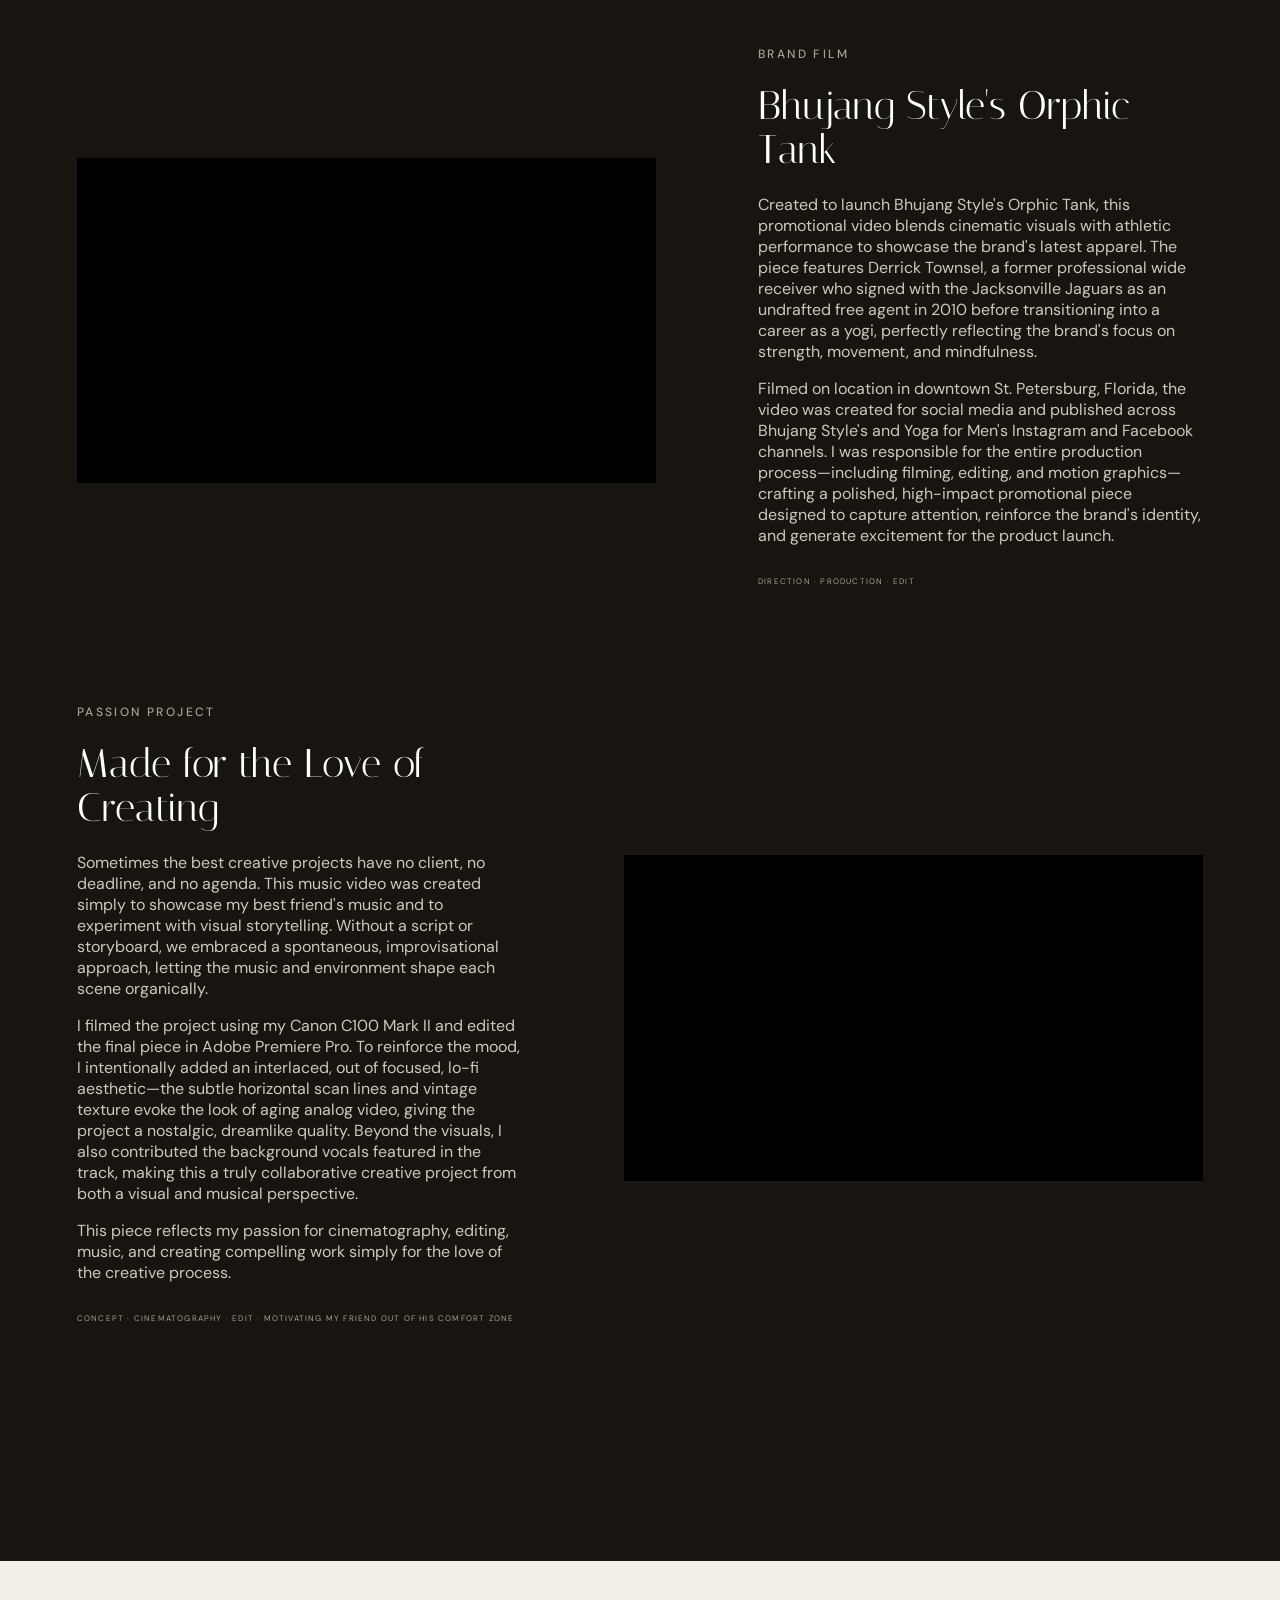
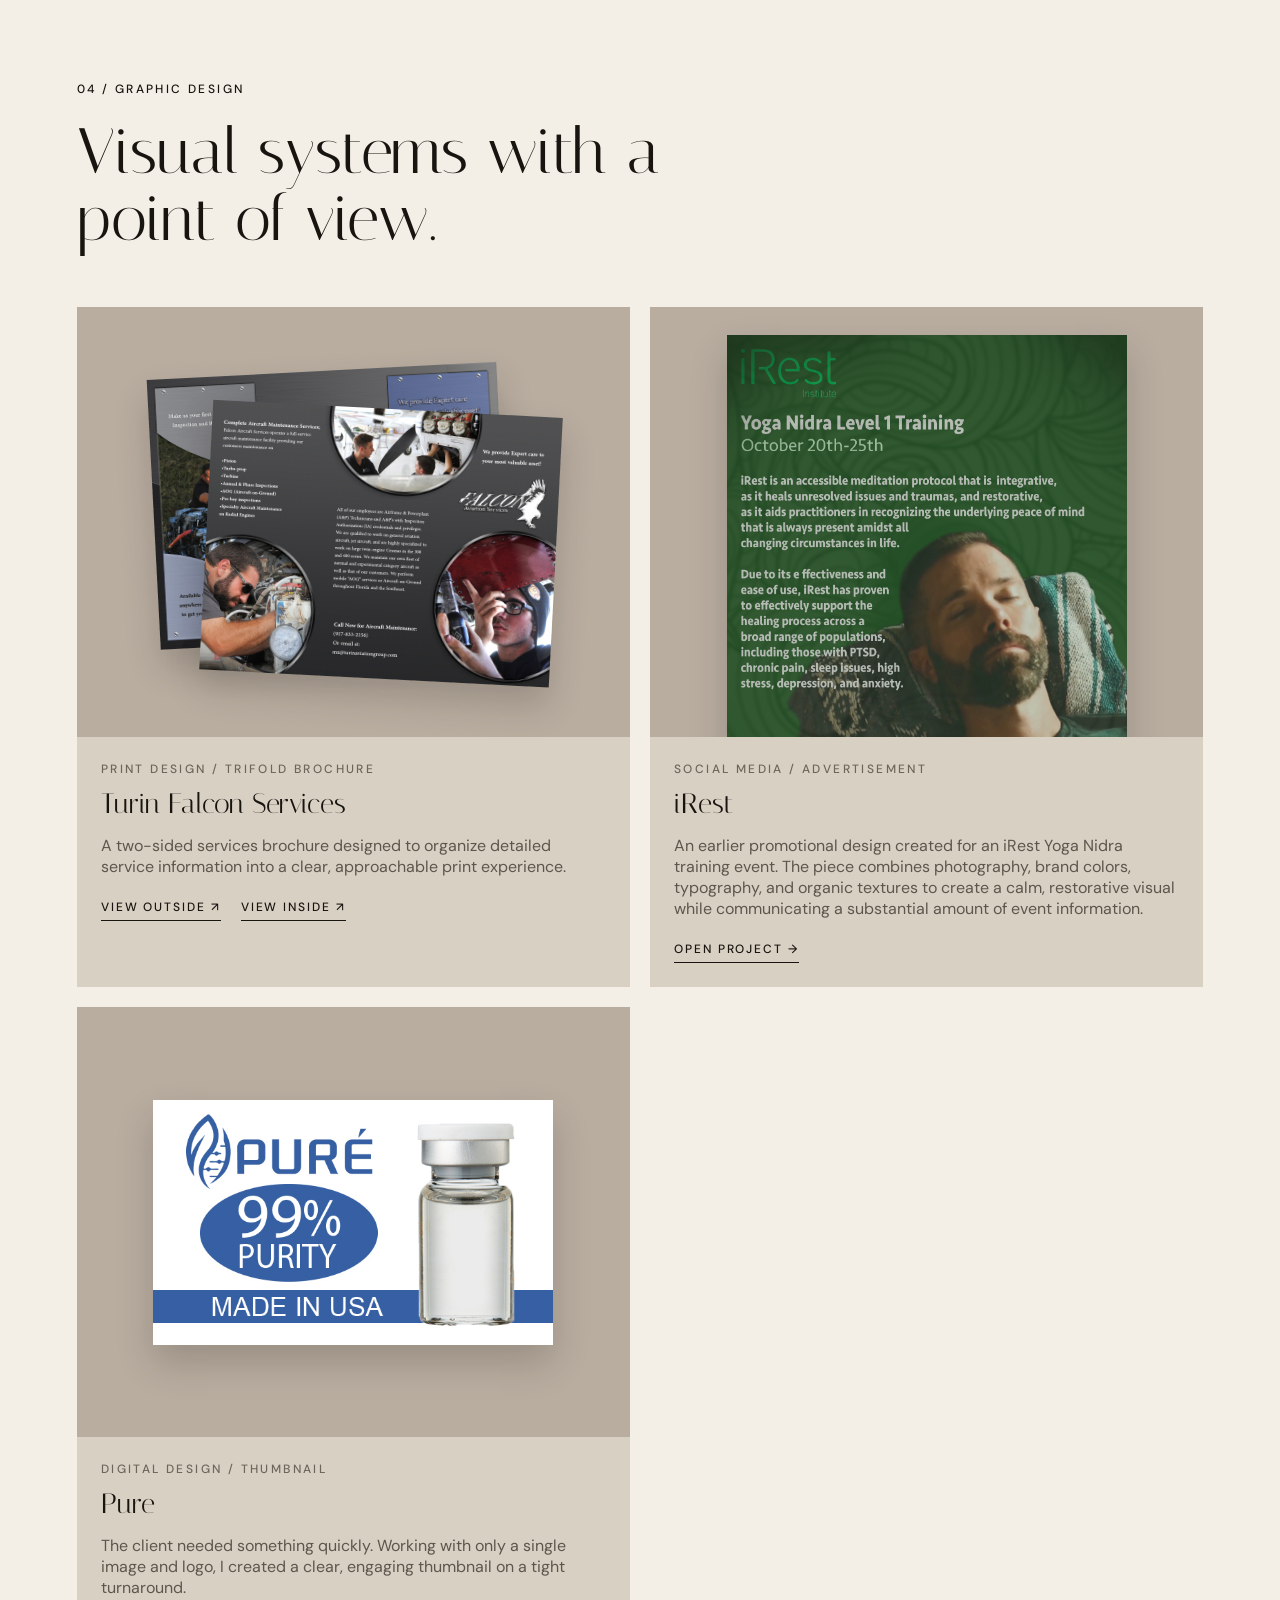
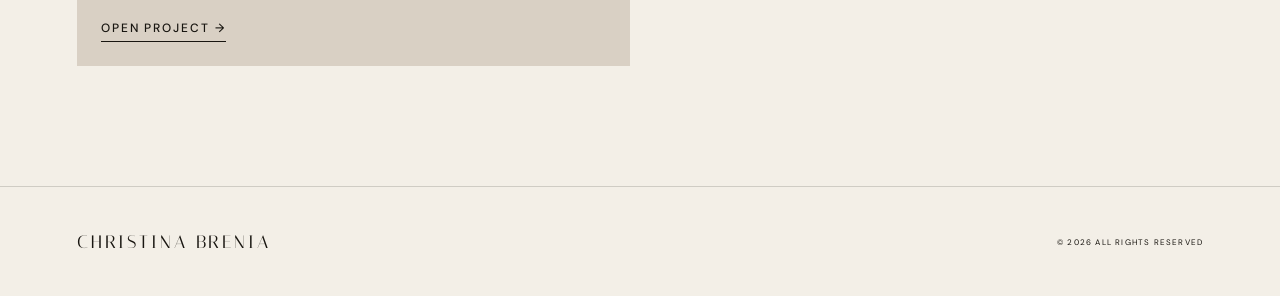
==== commit 015fcb60: "Add Resume link to navigation menu" ====
--- a/index.html
+++ b/index.html
@@ -29,7 +29,7 @@
       <nav id="nav">
         <a href="#email">Email</a><a href="#webdesign">Web</a
         ><a href="#video">Video</a><a href="#graphics">Graphics</a
-        ><a href="#contact">Contact</a>
+        ><a target="_blank" href="/">Resume</a>
       </nav>
     </header>
     <main id="top">
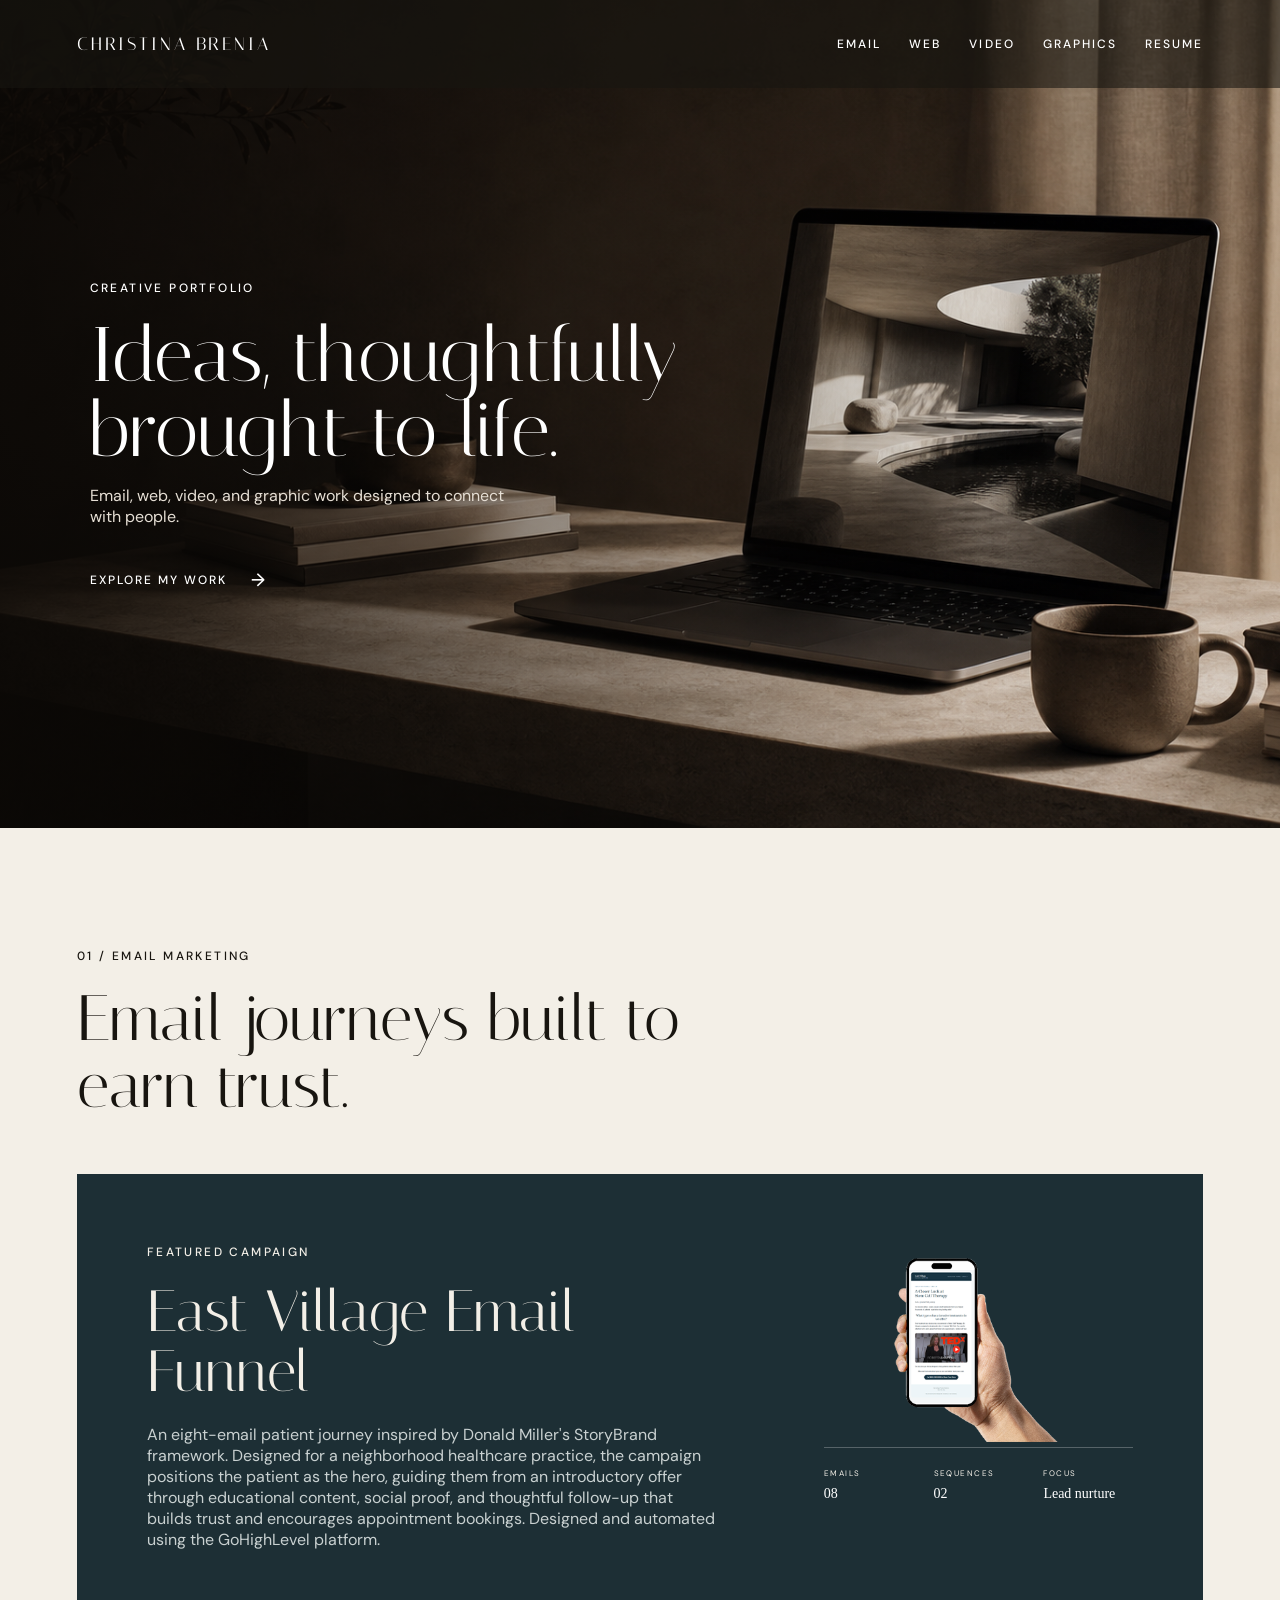
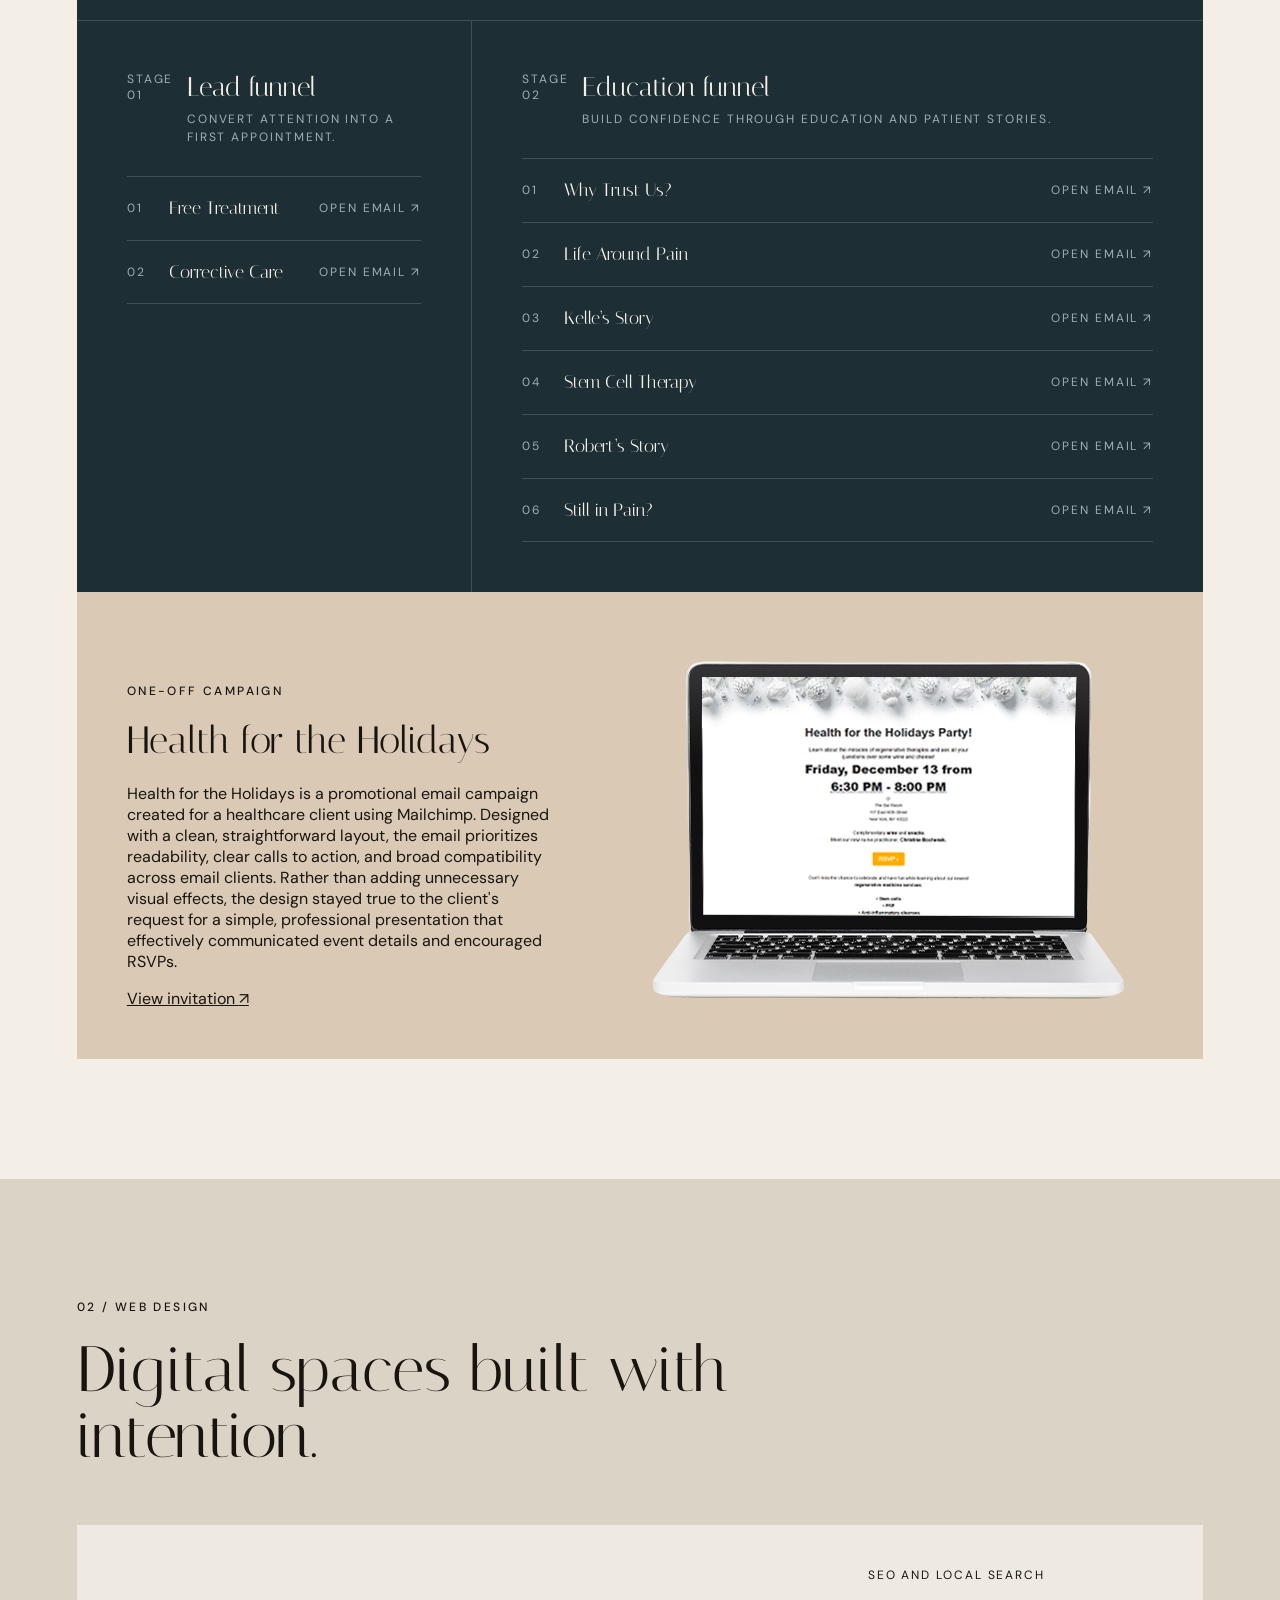
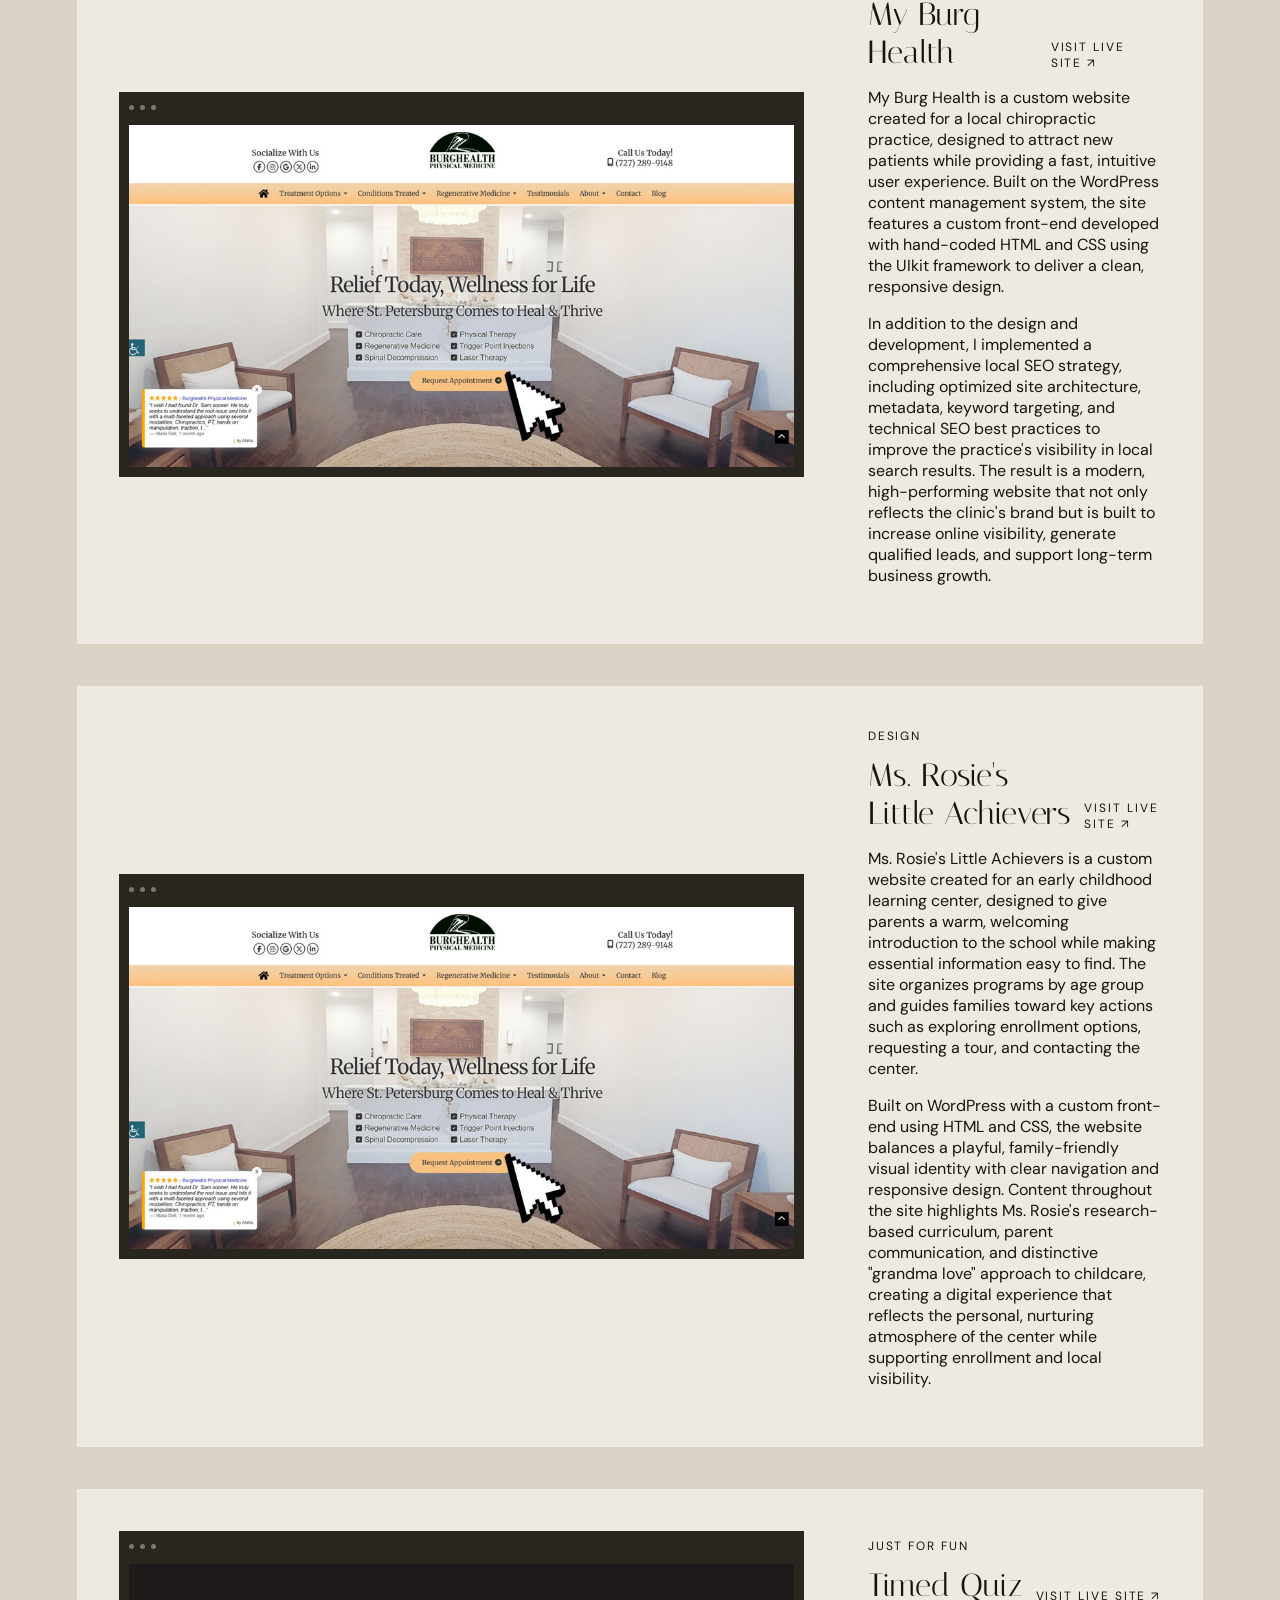
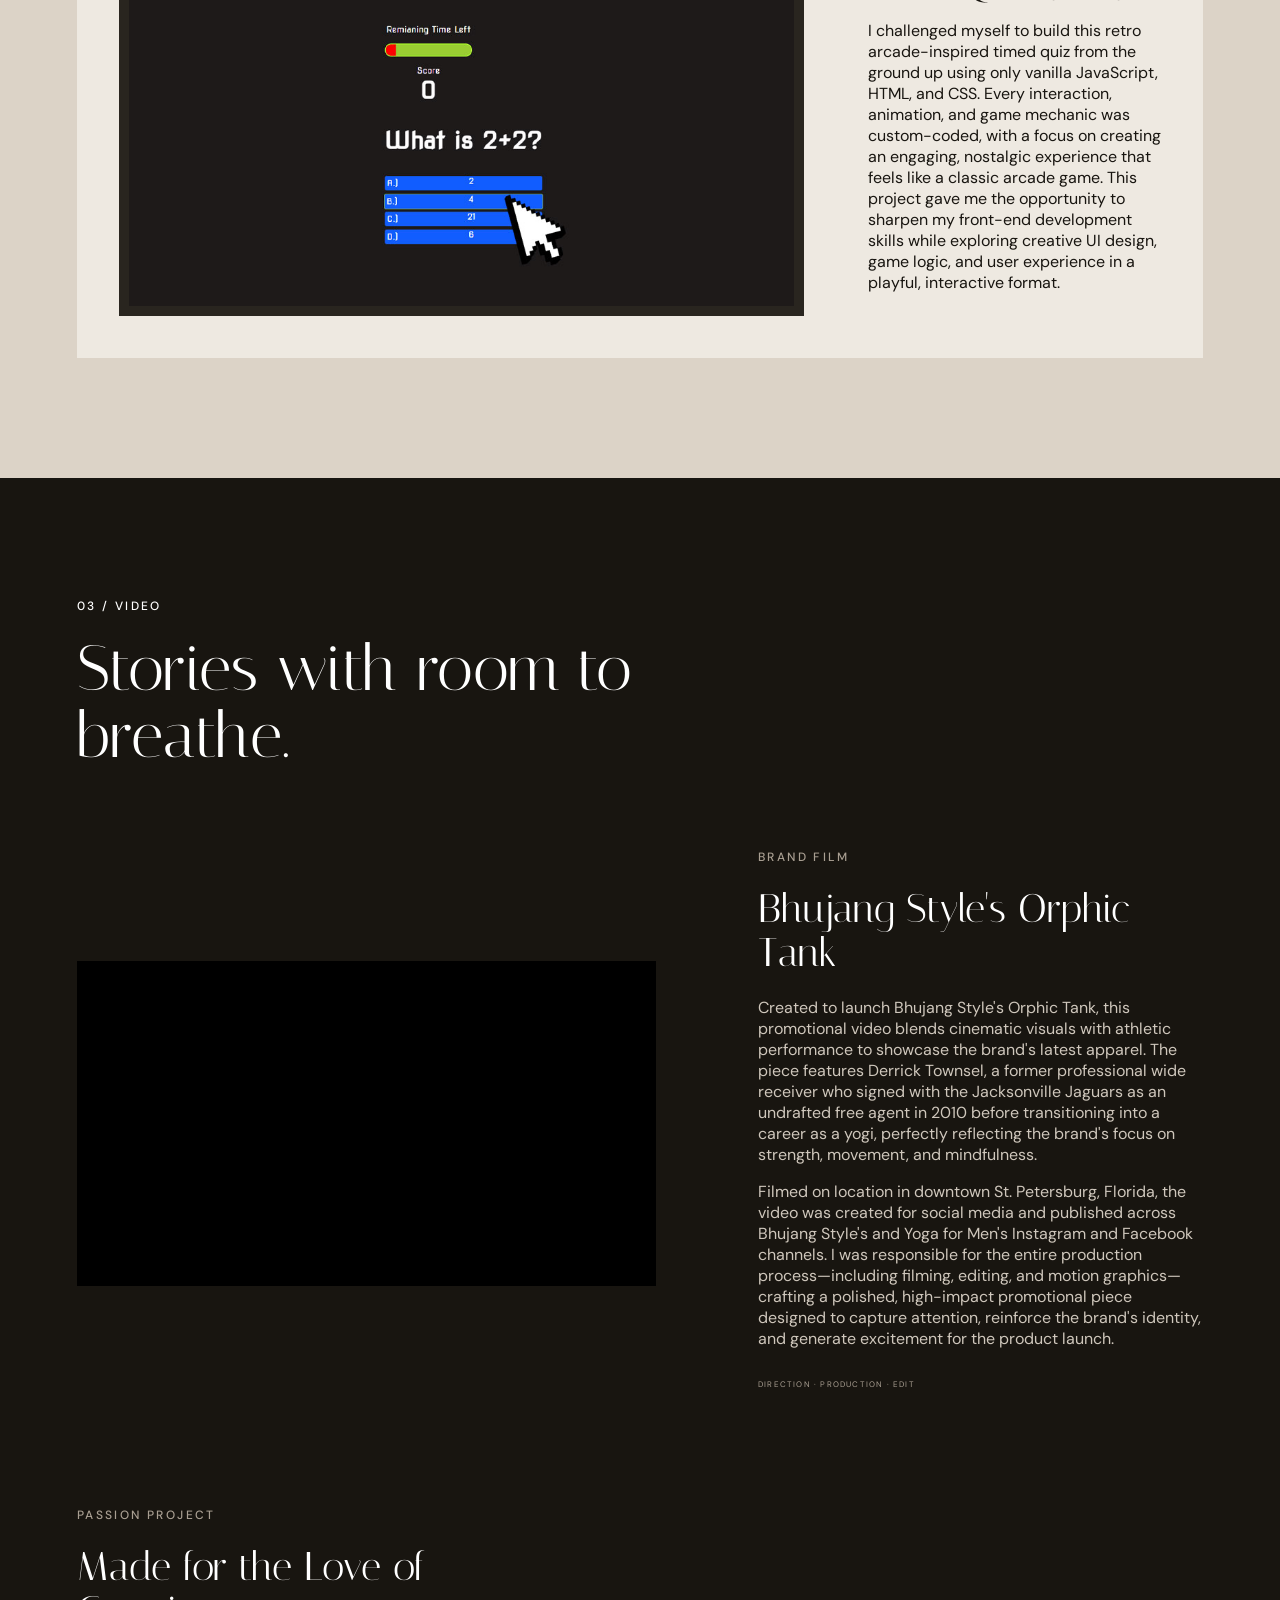
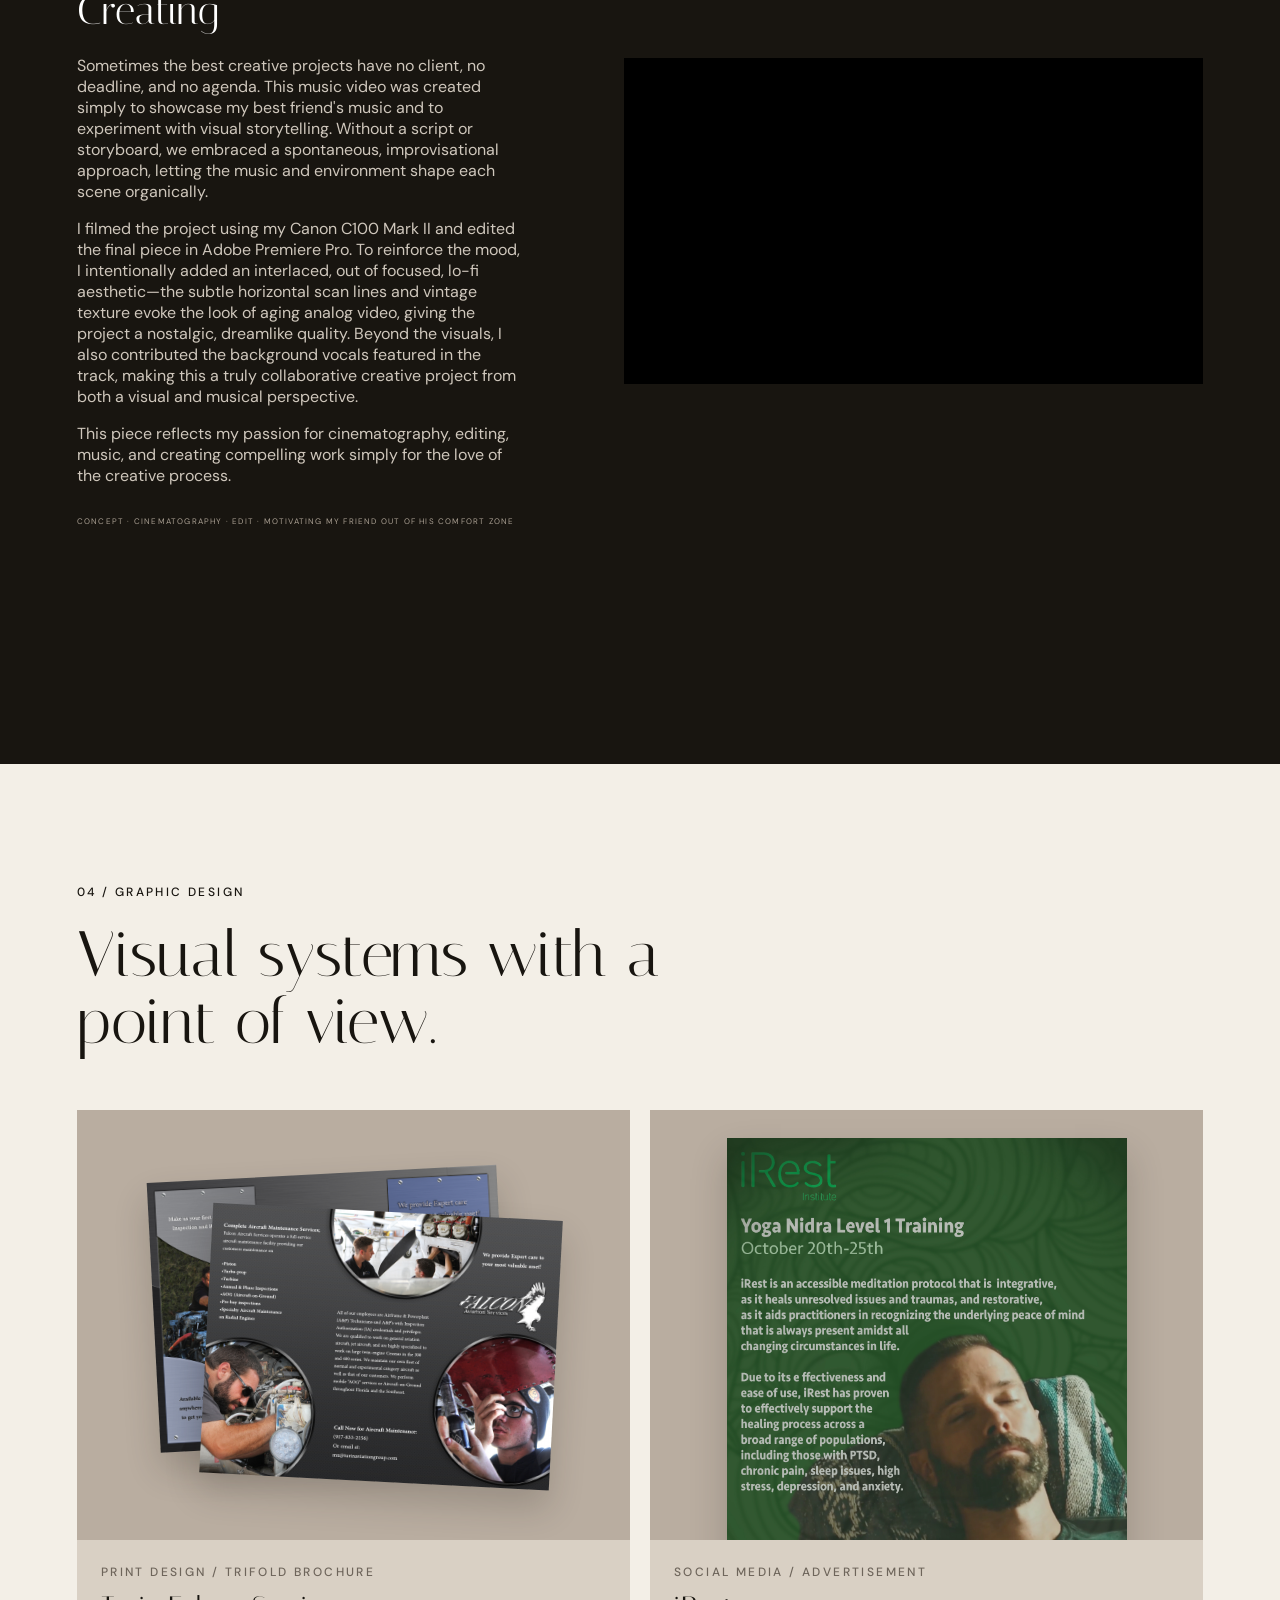
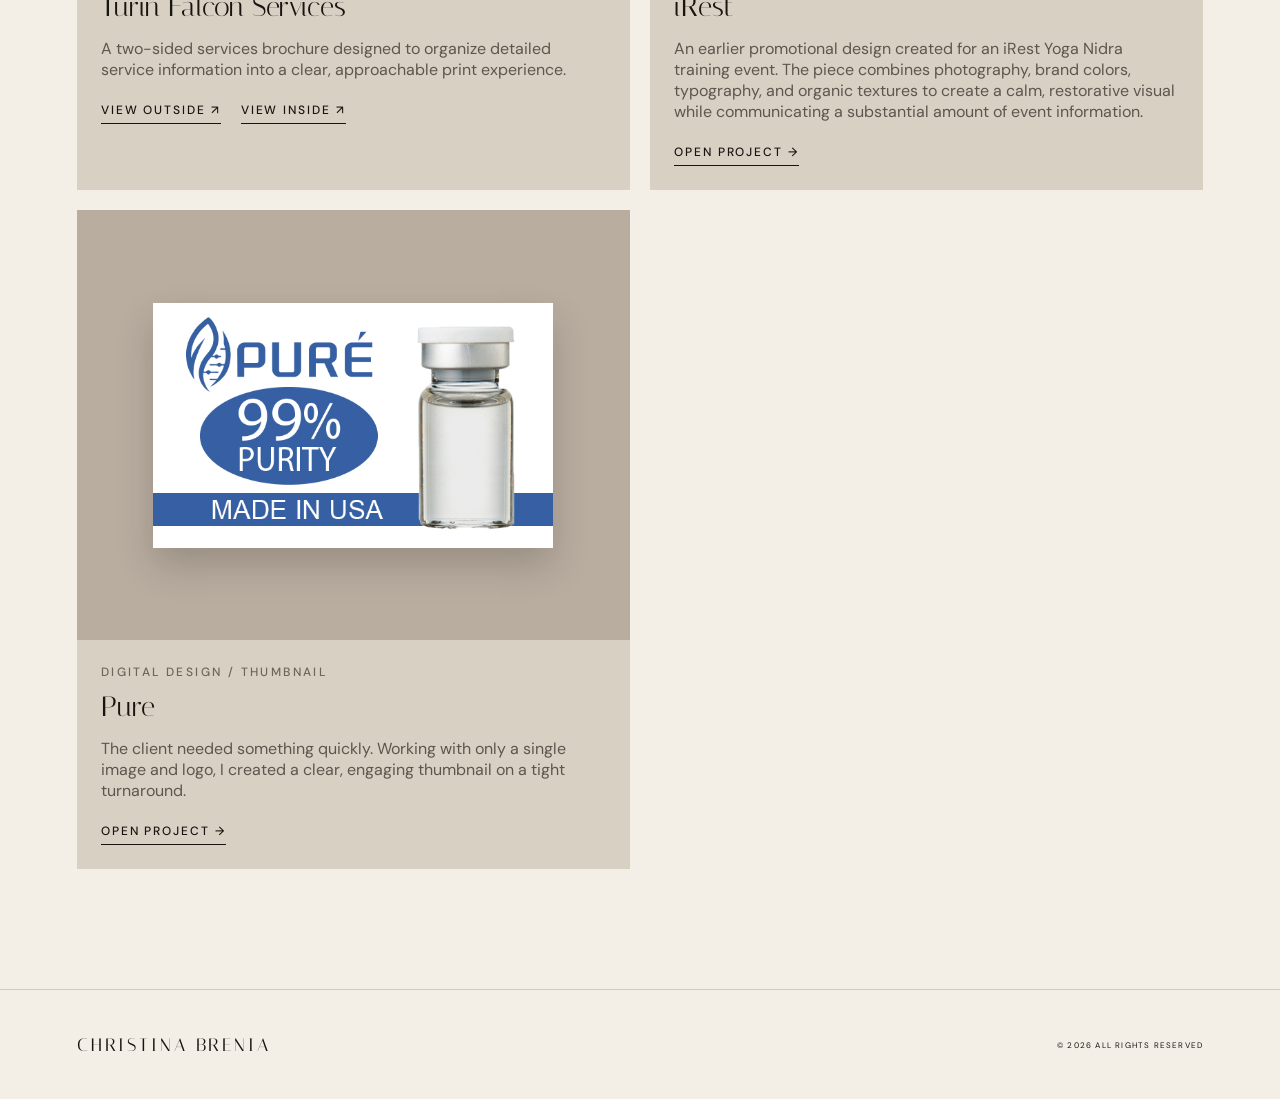
==== commit 5139202b: "Add Ms. Rosie's Little Achievers website card Added a new website card for Ms. Rosie's Little Achiev" ====
--- a/index.html
+++ b/index.html
@@ -29,7 +29,7 @@
       <nav id="nav">
         <a href="#email">Email</a><a href="#webdesign">Web</a
         ><a href="#video">Video</a><a href="#graphics">Graphics</a
-        ><a target="_blank" href="/">Resume</a>
+        ><a target="_blank" href="media/Christina_Brenia_Resume.pdf">Resume</a>
       </nav>
     </header>
     <main id="top">
@@ -268,7 +268,37 @@
                 support long-term business growth.
               </p>
             </div> </a
-          ><a
+          >
+
+                    <a
+            class="website-card web-one"
+            href="https://www.msrosies.com/"
+            target="_blank"
+            rel="noopener noreferrer"
+            aria-label="Visit Ms. Rosie's Little Achievers live website"
+            ><div class="browser">
+              <span></span><span></span><span></span>
+              <div id="chiro" class="screen"></div>
+            </div>
+            <div>
+              <div class="website-meta">
+                <span
+                  ><small>Design</small
+                  ><strong>Ms. Rosie's Little Achievers</strong></span
+                ><em>Visit live site &#8599;</em>
+              </div>
+
+              <p>
+                Ms. Rosie's Little Achievers is a custom website created for an early childhood learning center, designed to give parents a warm, welcoming introduction to the school while making essential information easy to find. The site organizes programs by age group and guides families toward key actions such as exploring enrollment options, requesting a tour, and contacting the center.
+              </p>
+
+              <p>
+                Built on WordPress with a custom front-end using HTML and CSS, the website balances a playful, family-friendly visual identity with clear navigation and responsive design. Content throughout the site highlights Ms. Rosie's research-based curriculum, parent communication, and distinctive "grandma love" approach to childcare, creating a digital experience that reflects the personal, nurturing atmosphere of the center while supporting enrollment and local visibility.
+              </p>
+            </div> </a
+          >
+          
+          <a
             class="website-card web-three"
             href="timed-quiz/index.html"
             target="_blank"
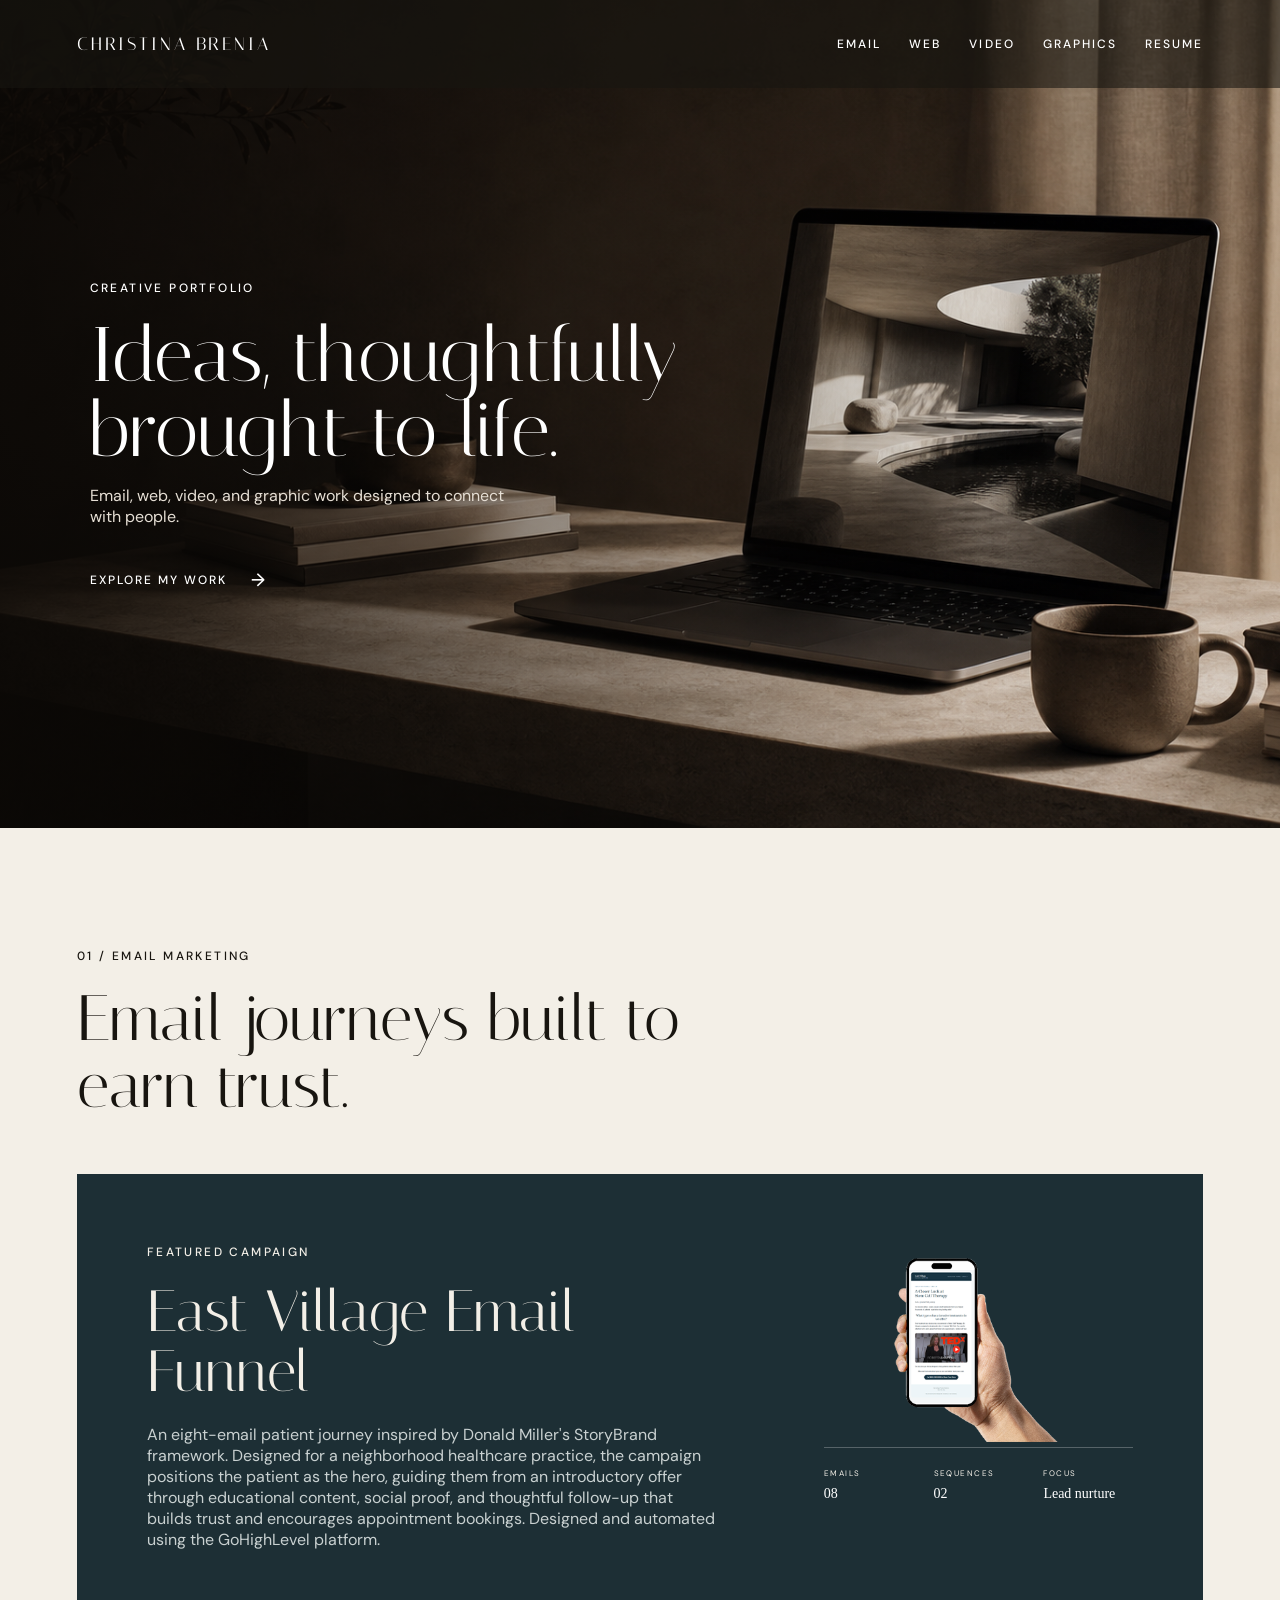
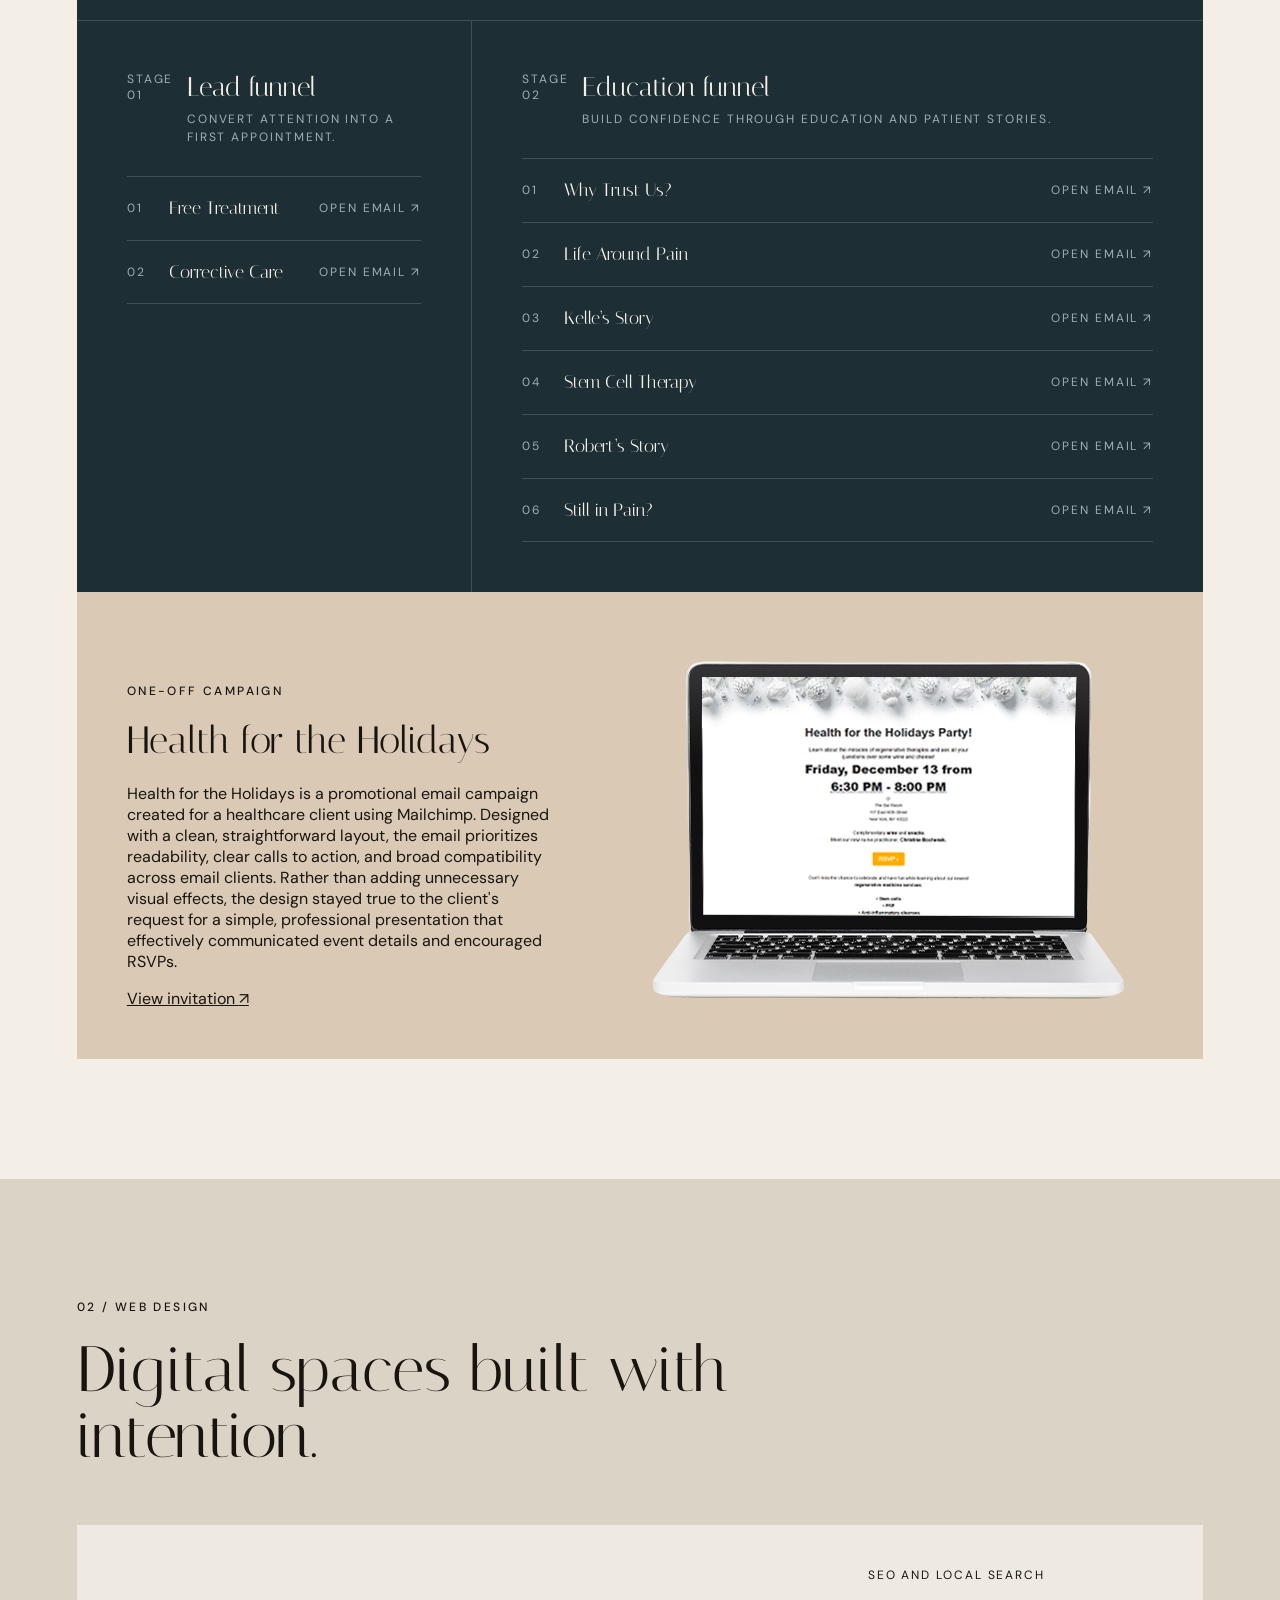
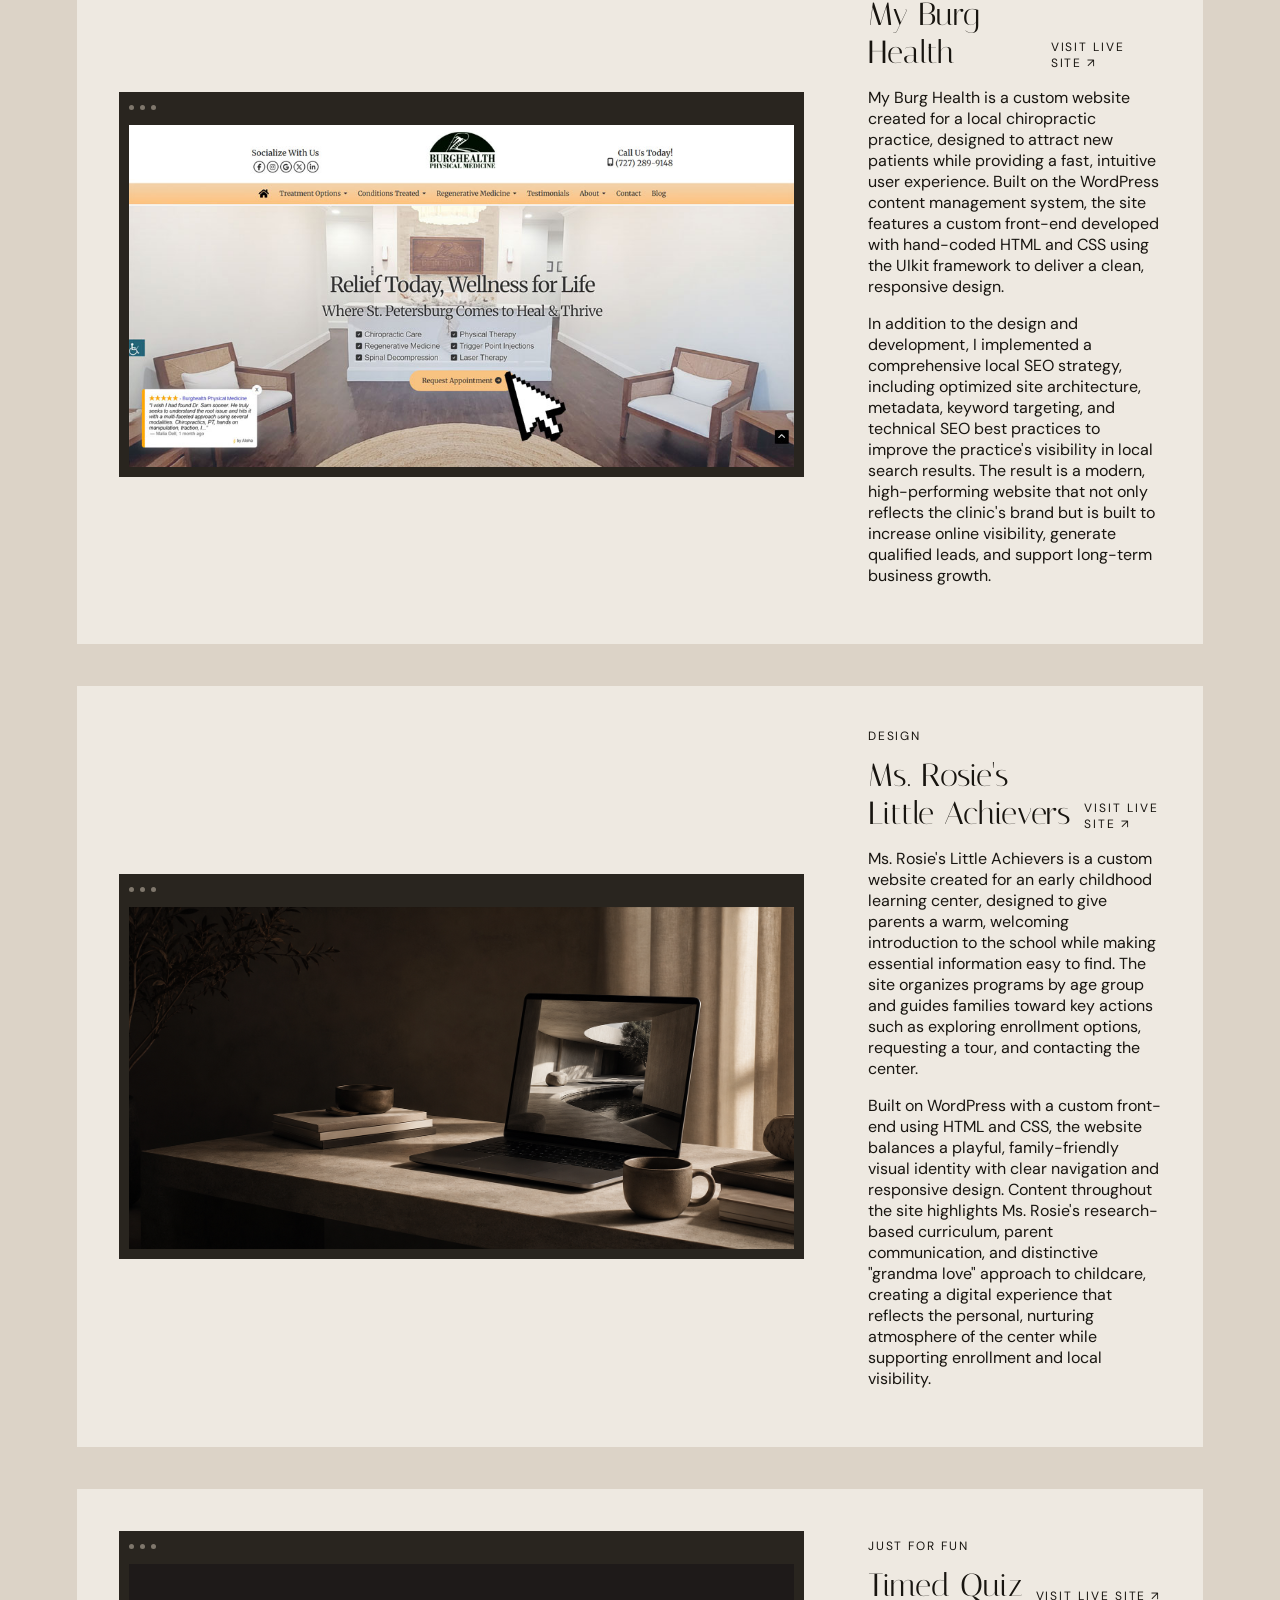
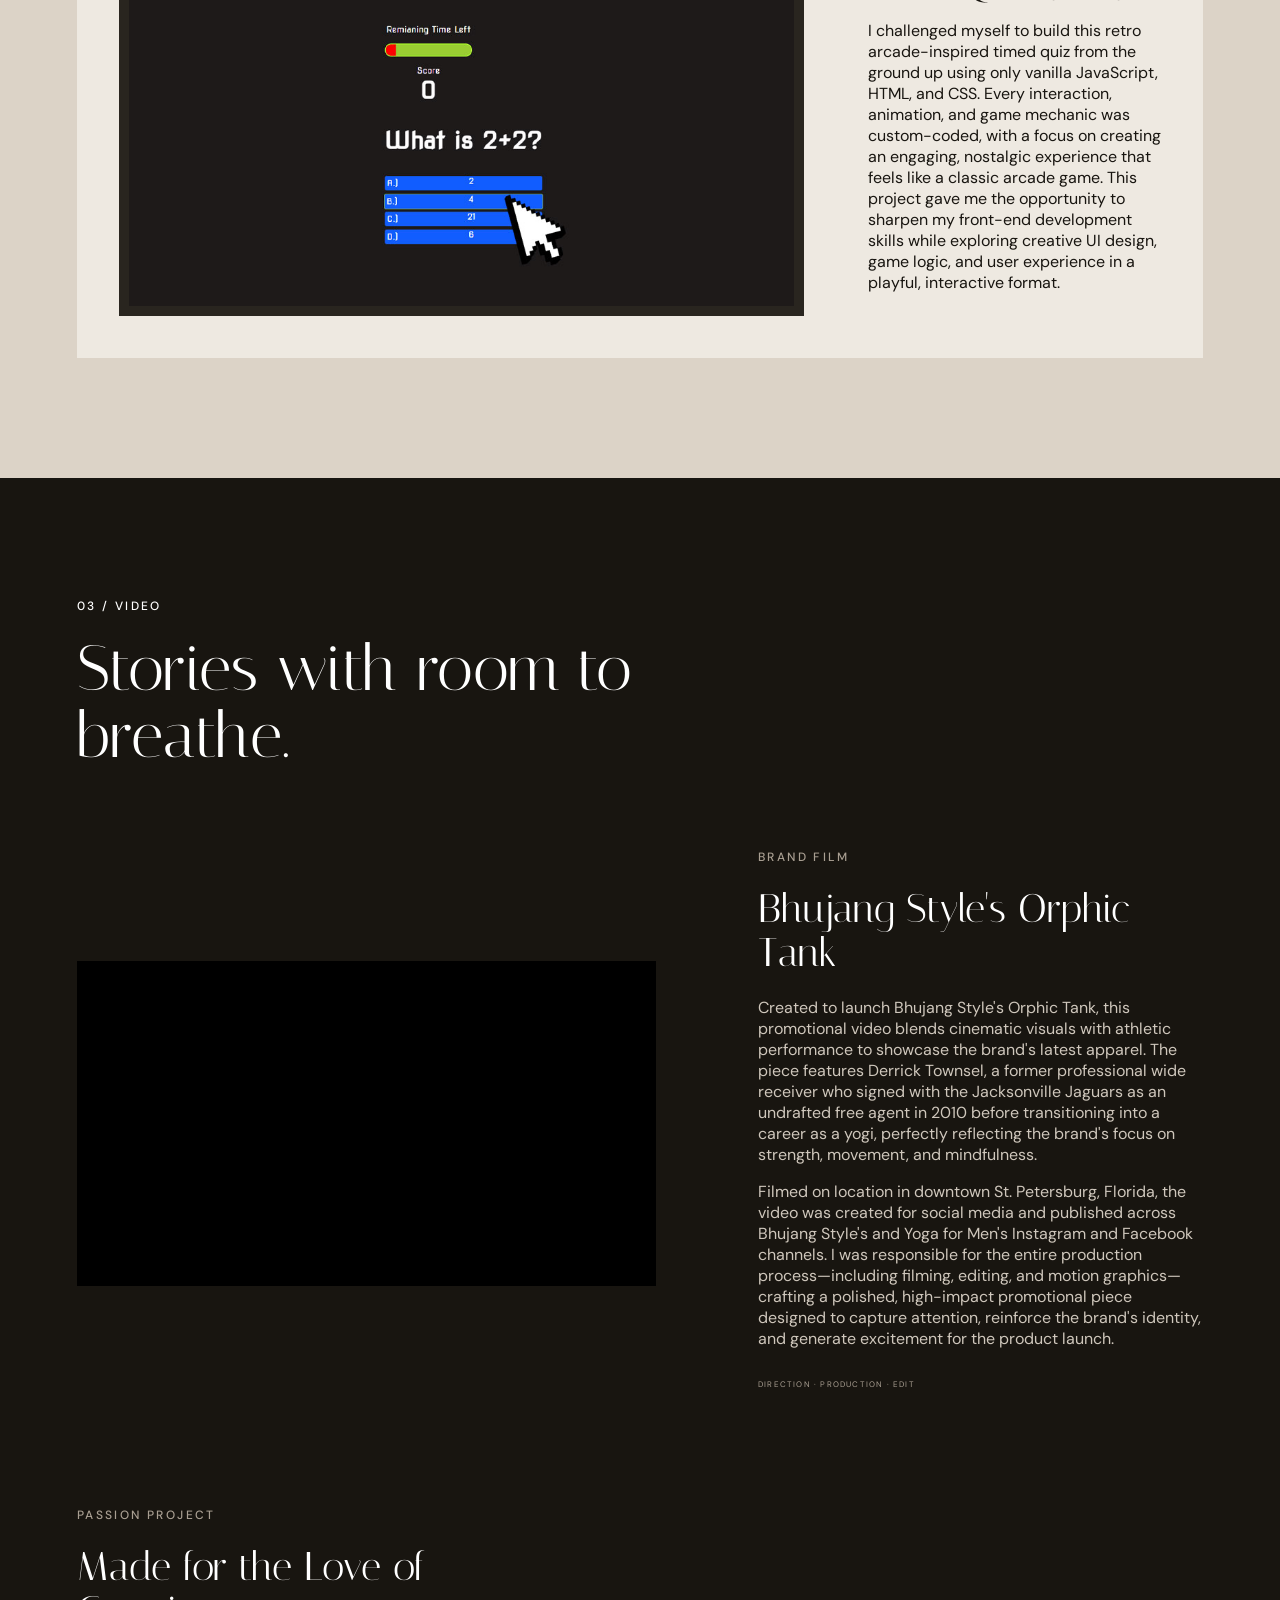
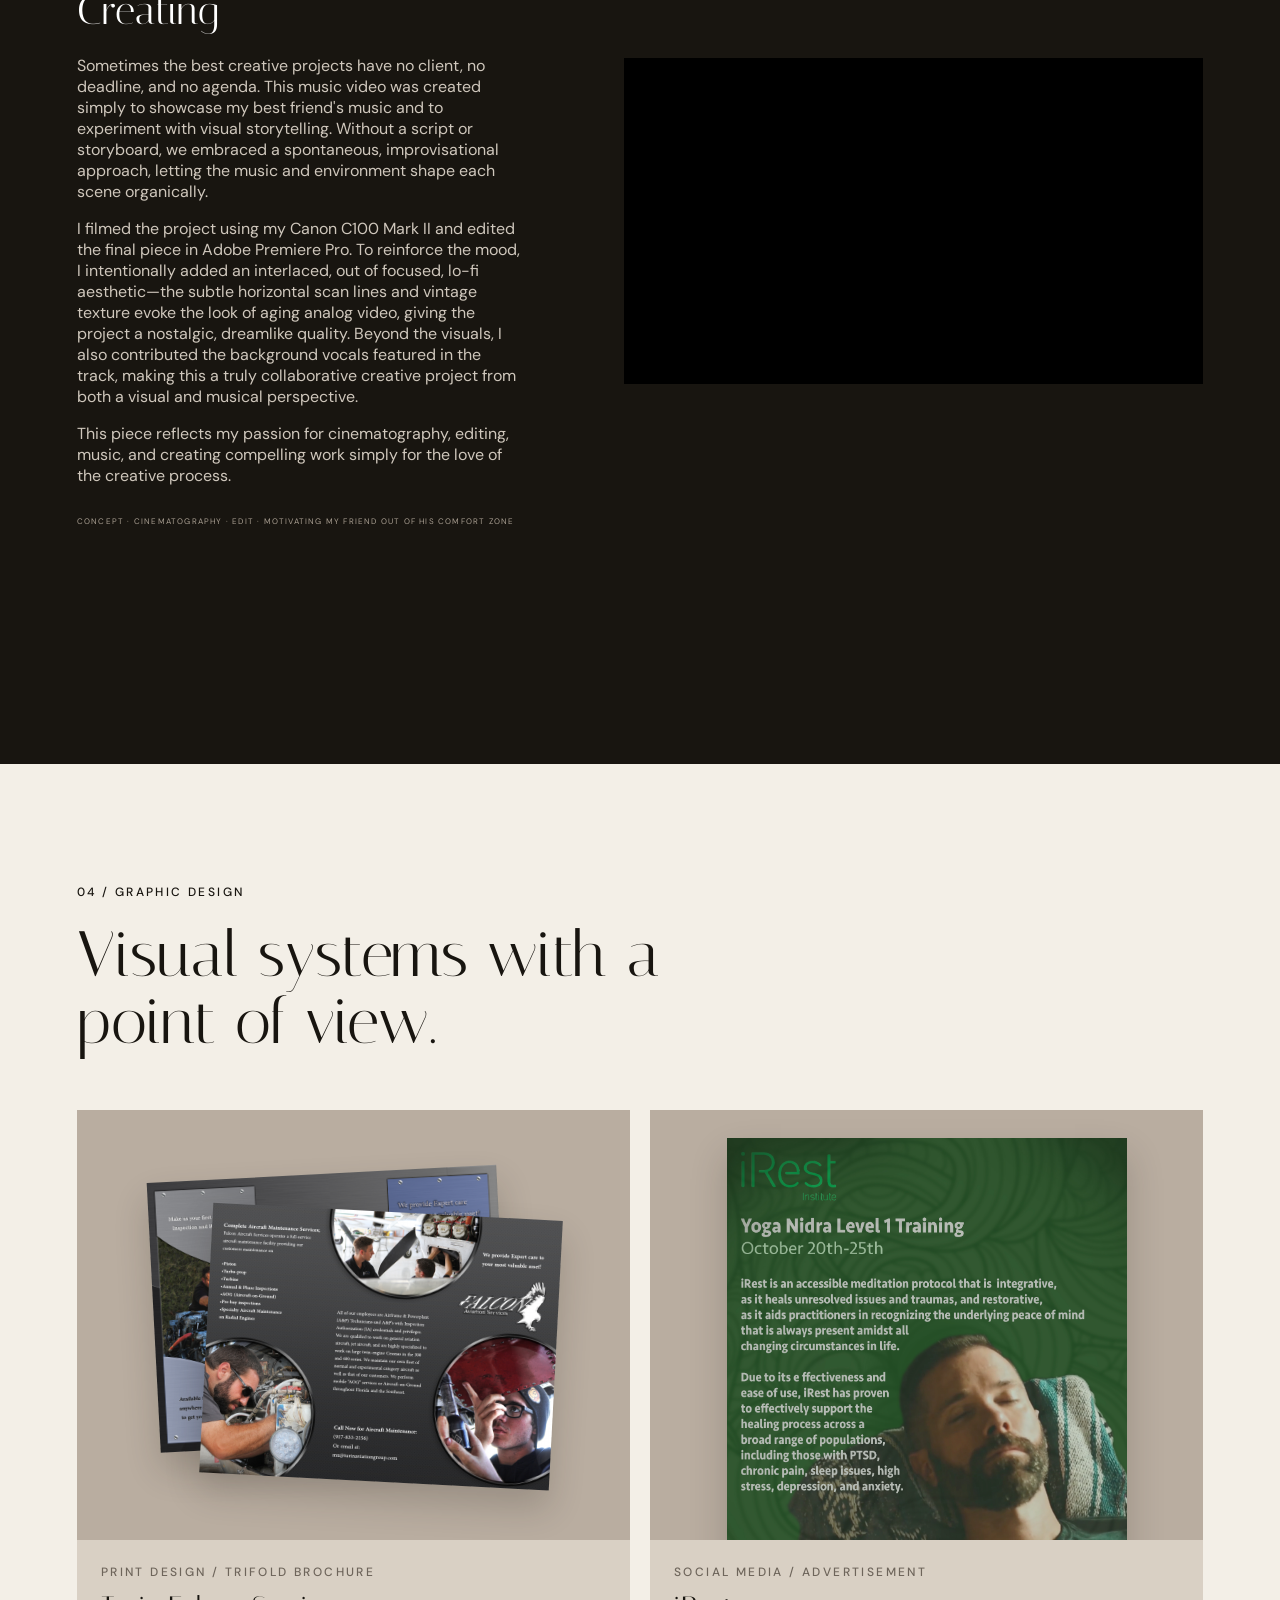
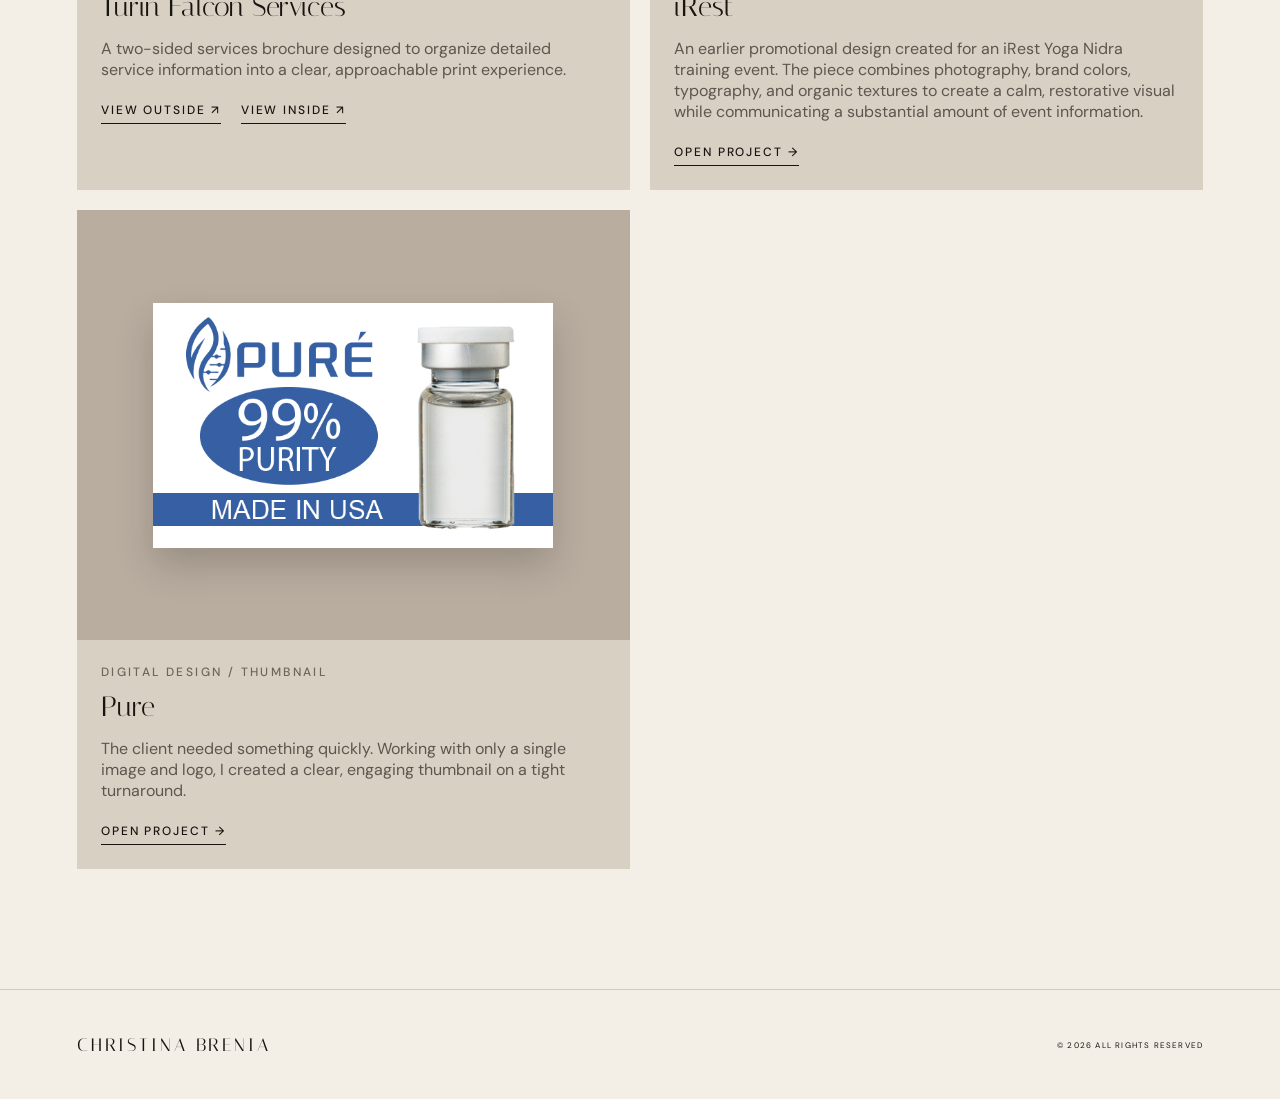
==== commit 844f8bbd: "Rename div id from 'chiro' to 'child-care'" ====
--- a/index.html
+++ b/index.html
@@ -278,7 +278,7 @@
             aria-label="Visit Ms. Rosie's Little Achievers live website"
             ><div class="browser">
               <span></span><span></span><span></span>
-              <div id="chiro" class="screen"></div>
+              <div id="child-care" class="screen"></div>
             </div>
             <div>
               <div class="website-meta">
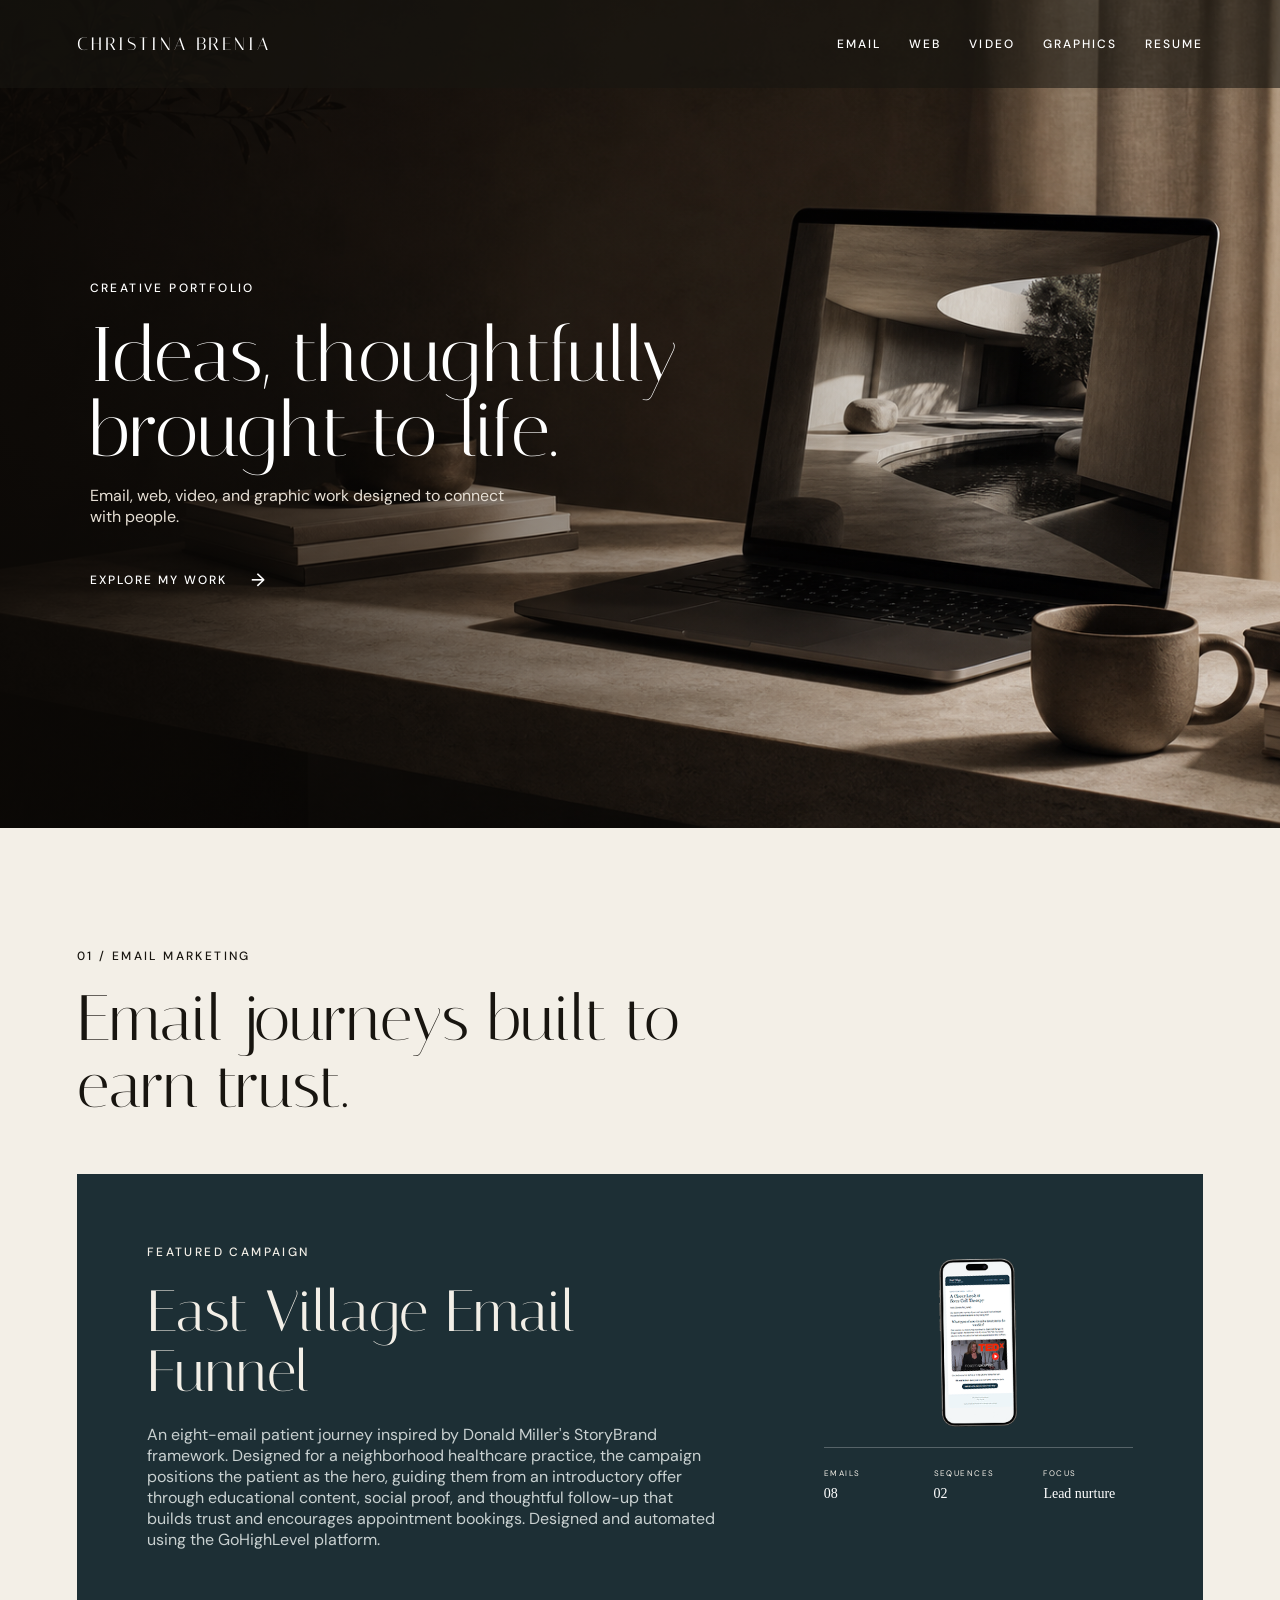
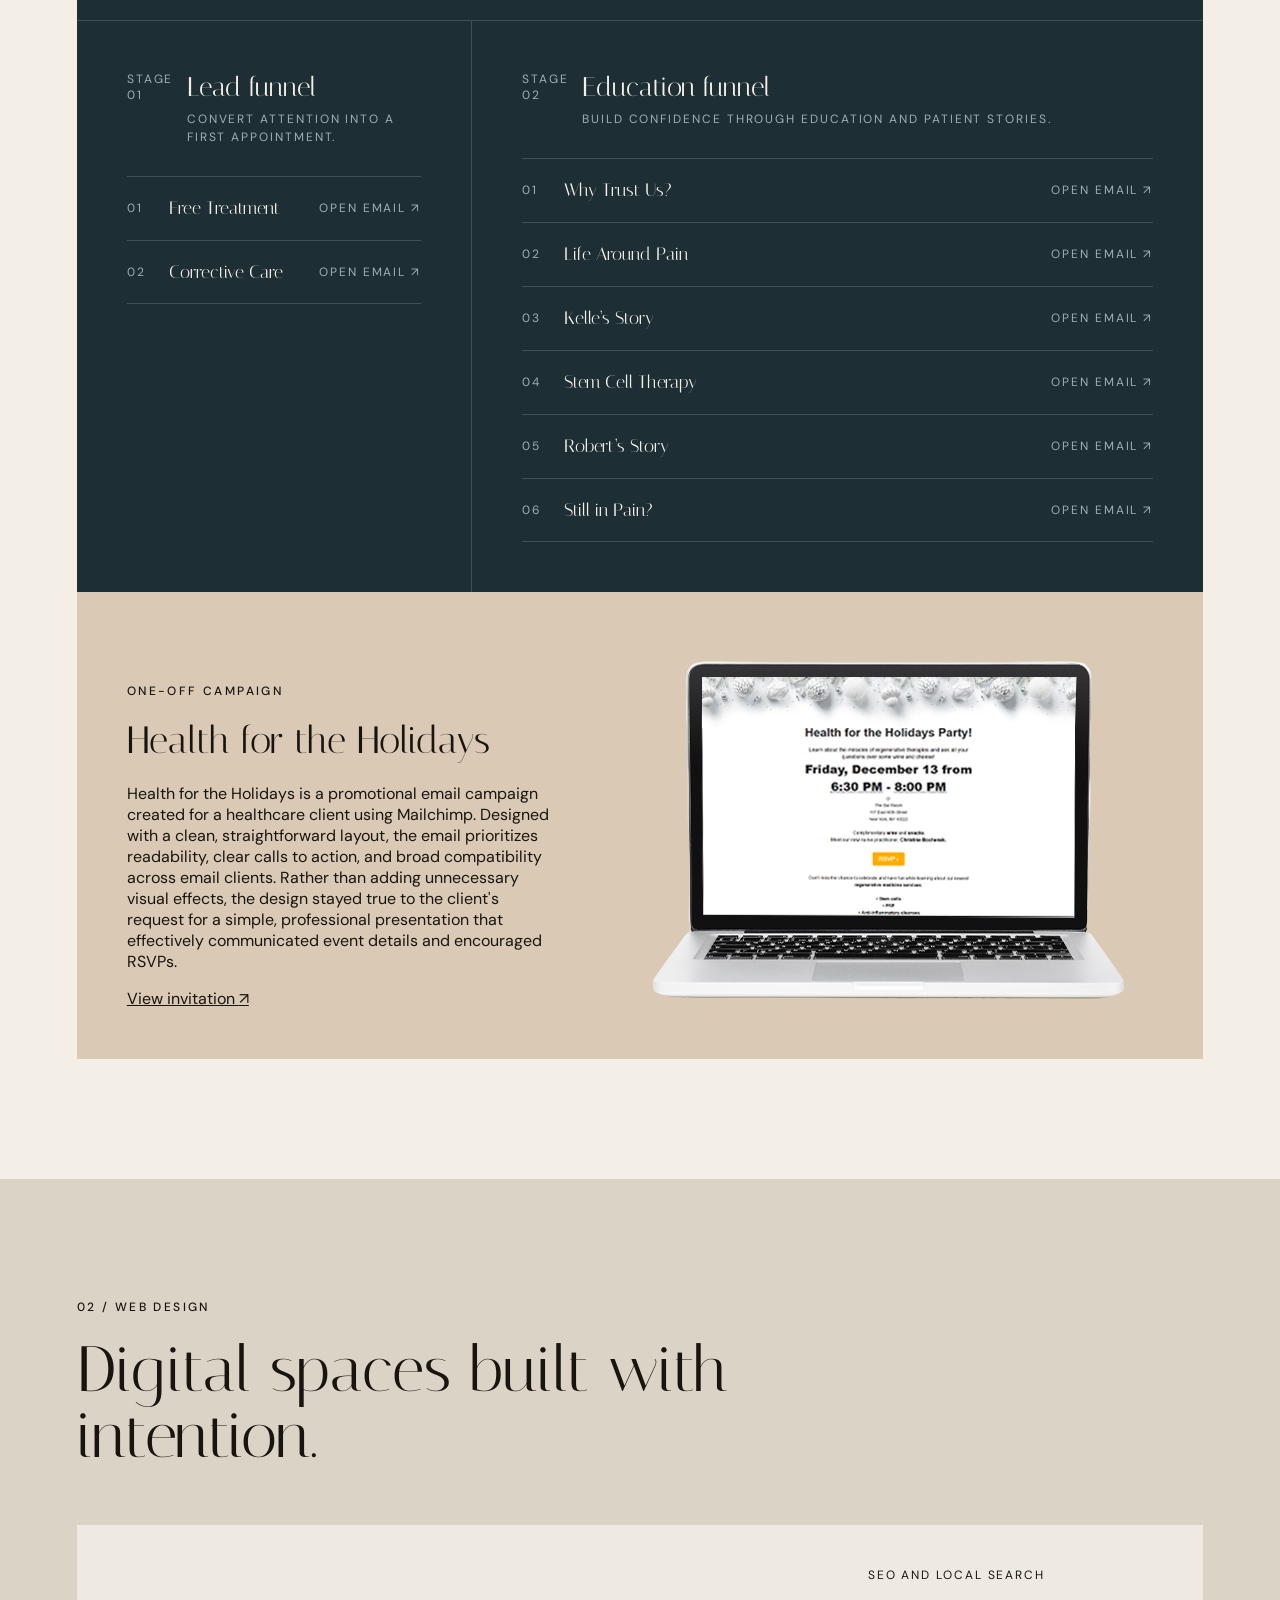
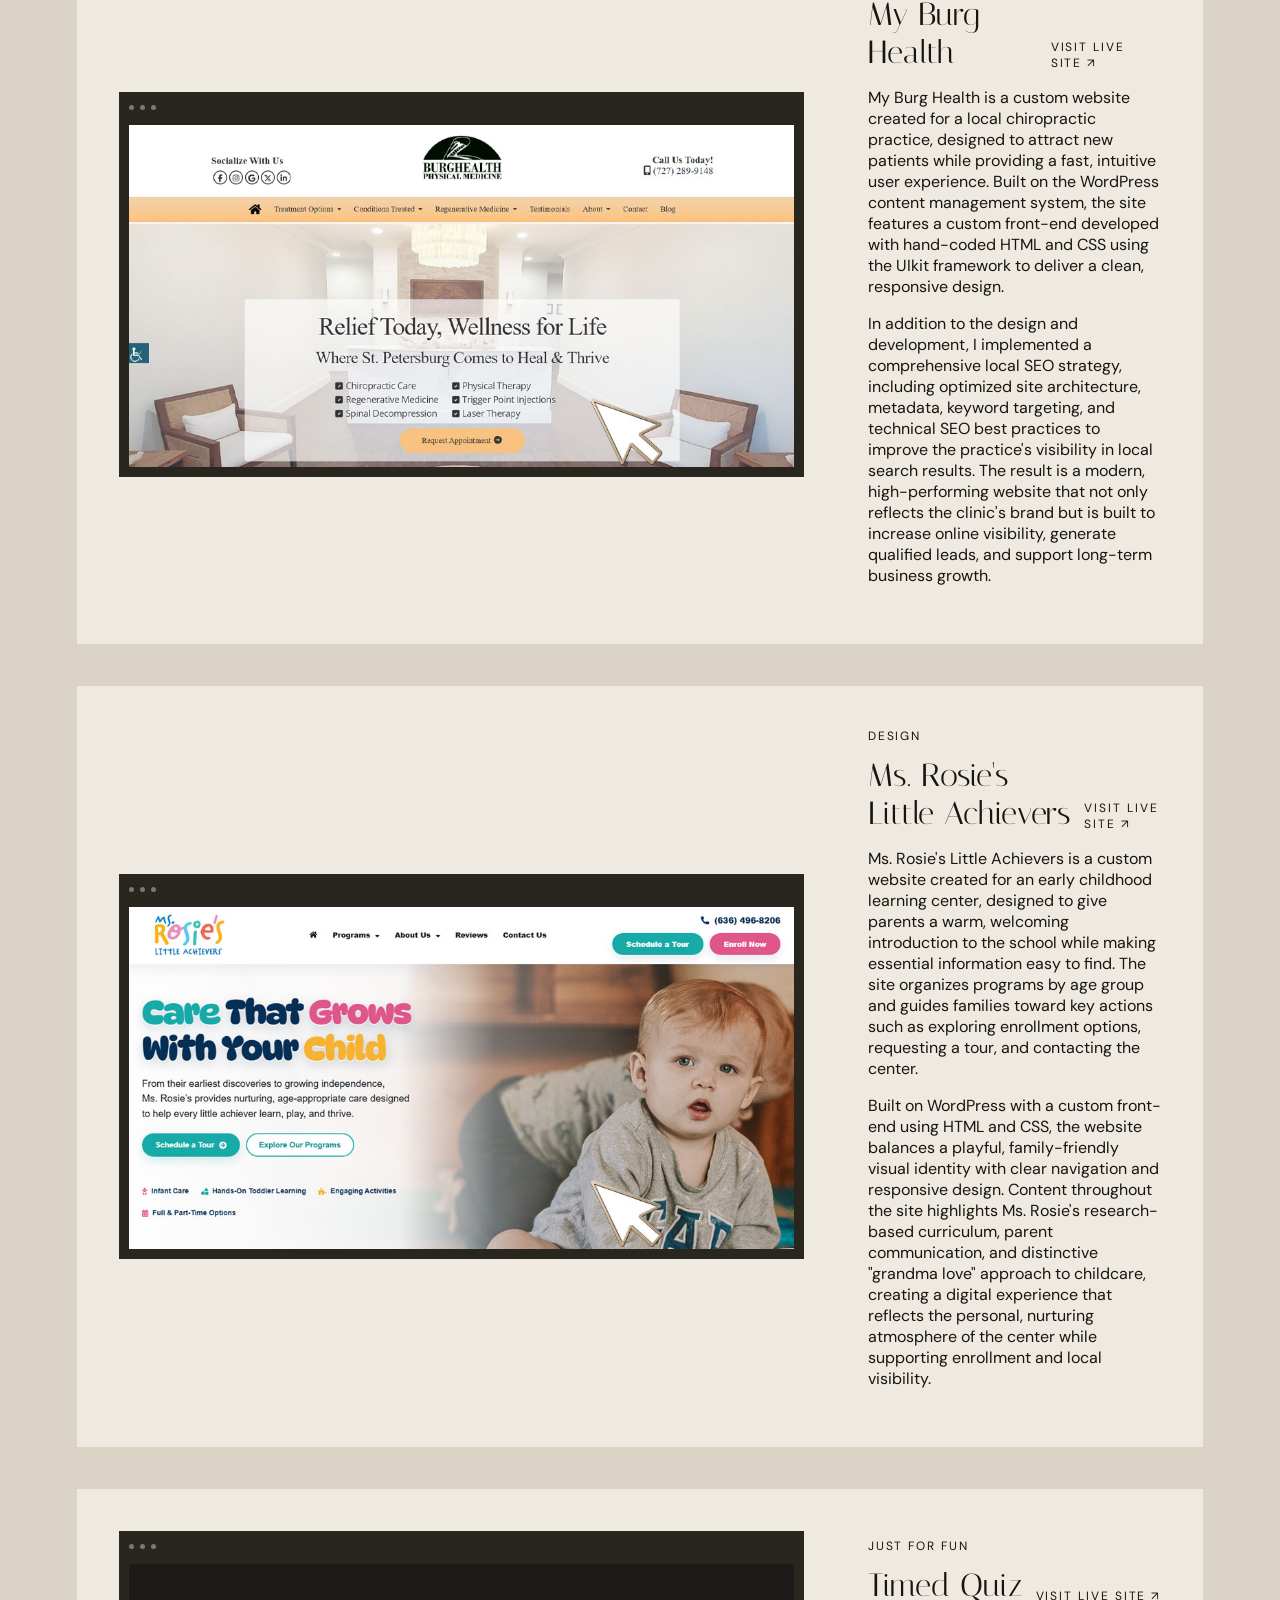
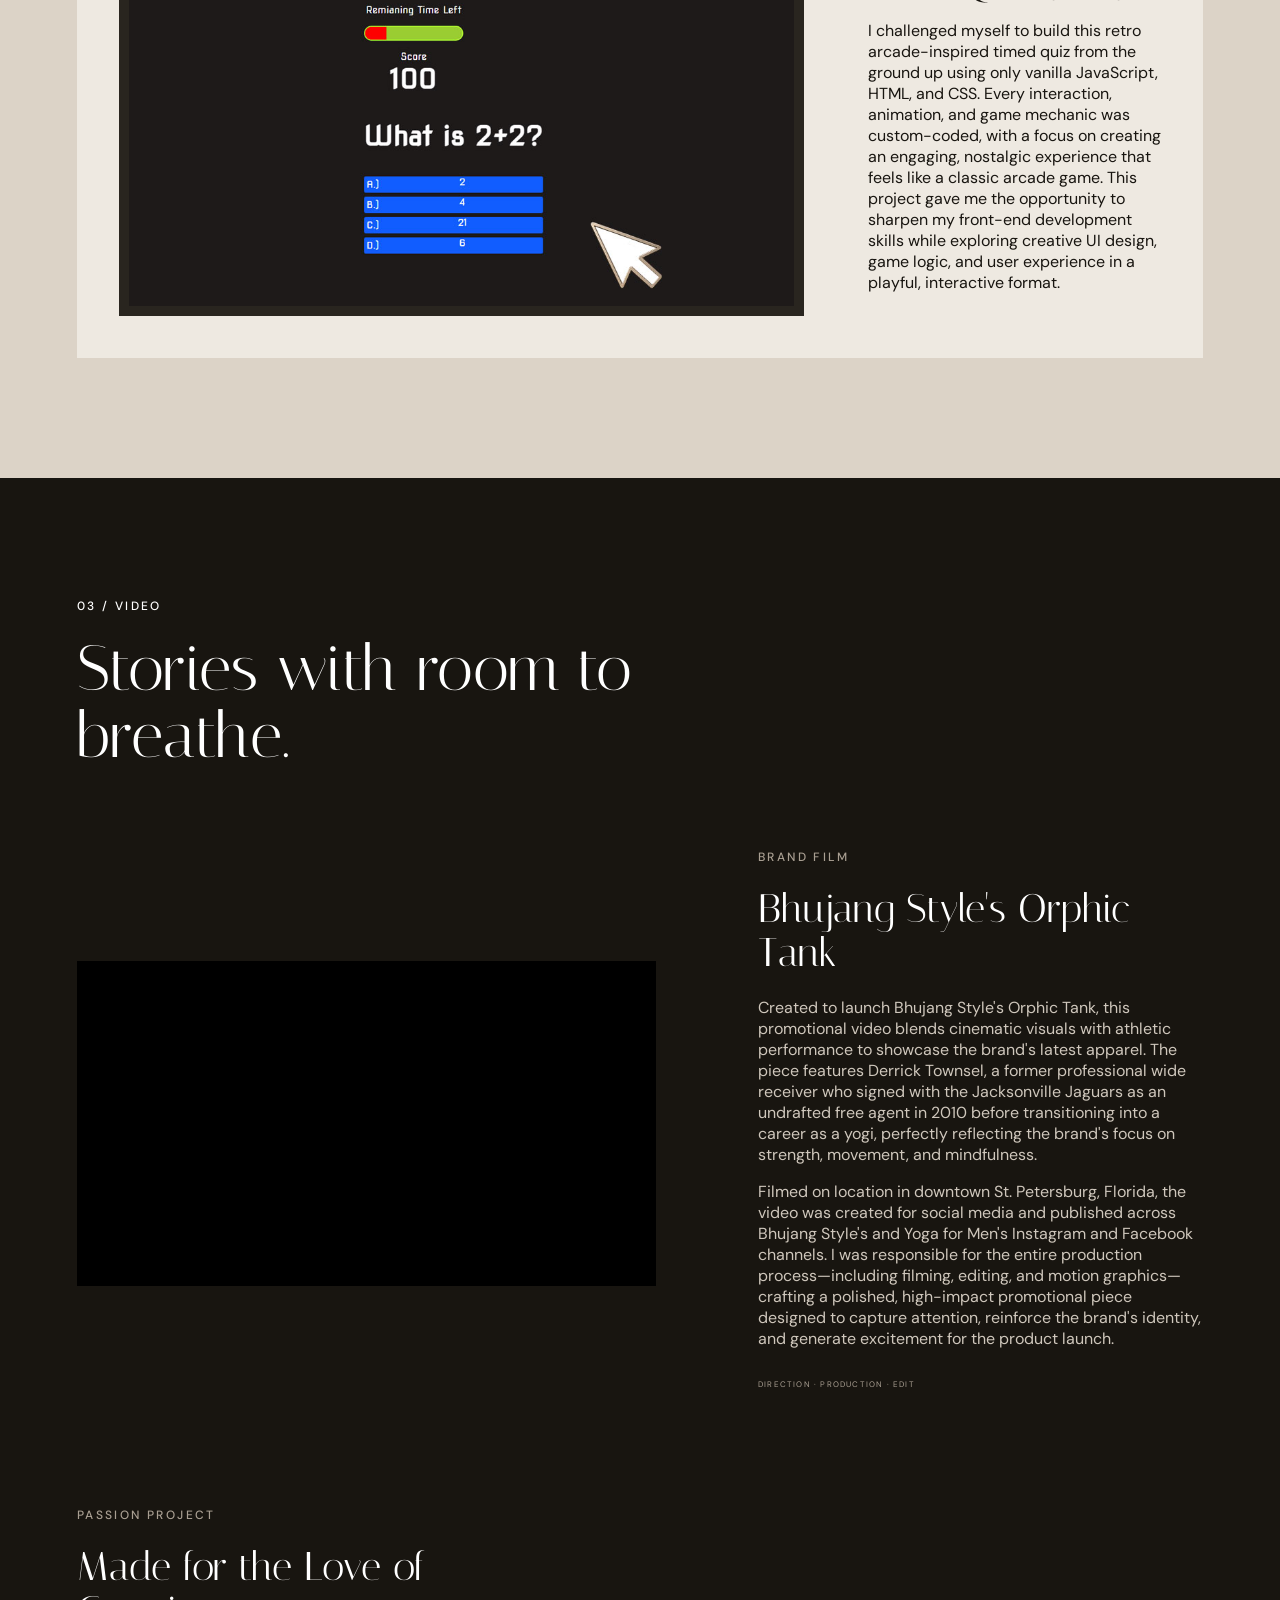
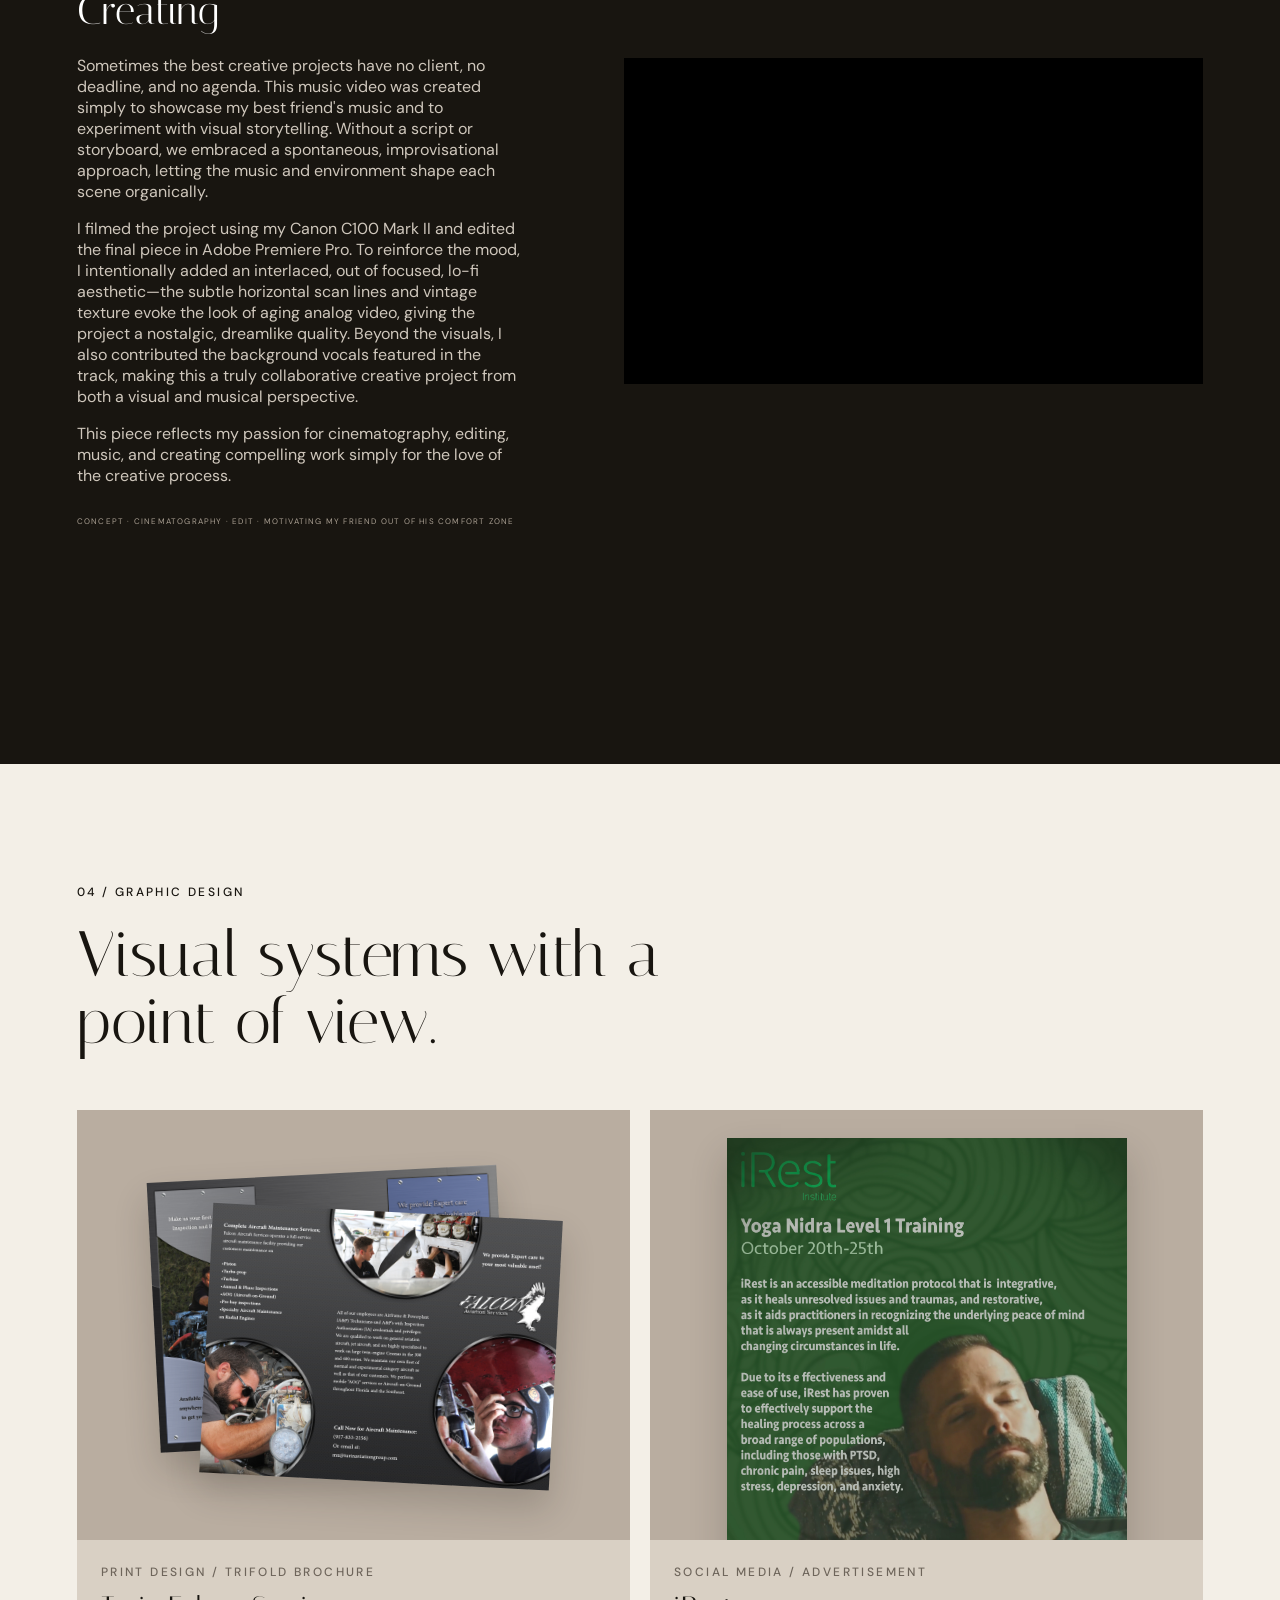
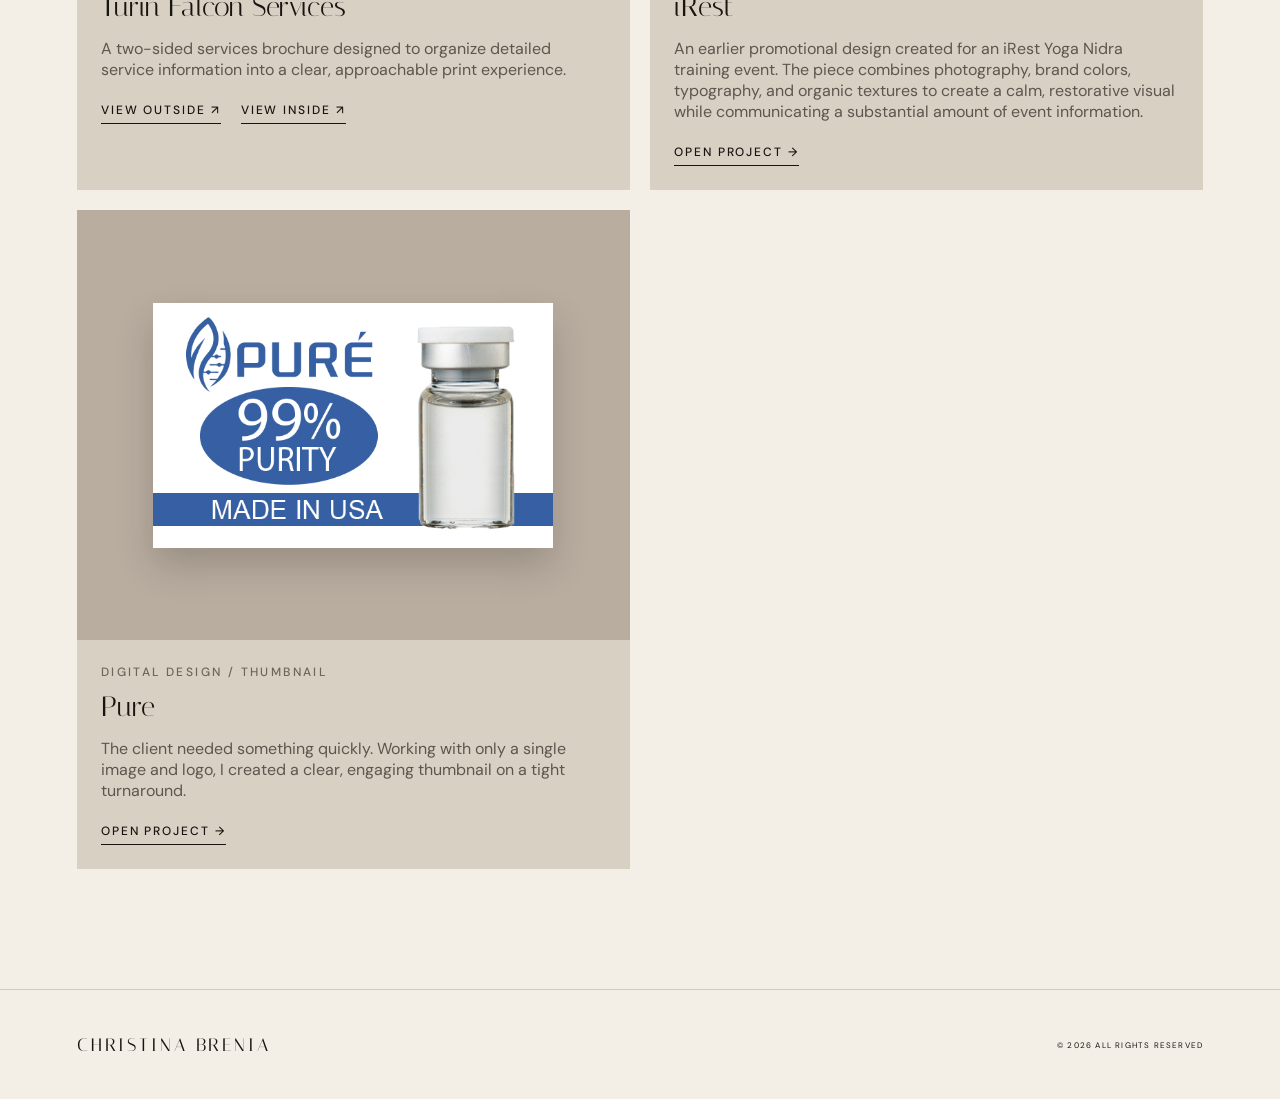
==== commit 691344ce: "Update image source for email nurturing funnel" ====
--- a/index.html
+++ b/index.html
@@ -73,7 +73,7 @@
             </div>
             <div>
               <img
-                src="media/email-nurturing-funnel.png"
+                src="media/email-nurturing.png"
                 alt="Email Nurturing Funnel"
                 class="email-pic"
               />
--- a/styles.css
+++ b/styles.css
@@ -312,10 +312,10 @@
   position: relative;
 }
 #game {
-  background: url("media/javascript-timed-game.jpg") center/cover;
+  background: url("media/quiz-game.jpg") center/cover;
 }
 #chiro {
-  background: url("media/local-chiropractic-office.jpg") center/cover;
+  background: url("media/my-burg-website.jpg") center/cover;
   background-position: 50% 2%;
 }
 /*.screen:after {
@@ -324,6 +324,13 @@
   inset: 0;
   background: rgba(14, 11, 8, 0.3);
 }*/
+
+ 
+
+#child-care {
+  background: url("media/ms-rosies.jpg") center/cover;
+  background-position: 50% 2%;
+}
 
 .screen b,
 .screen i {
